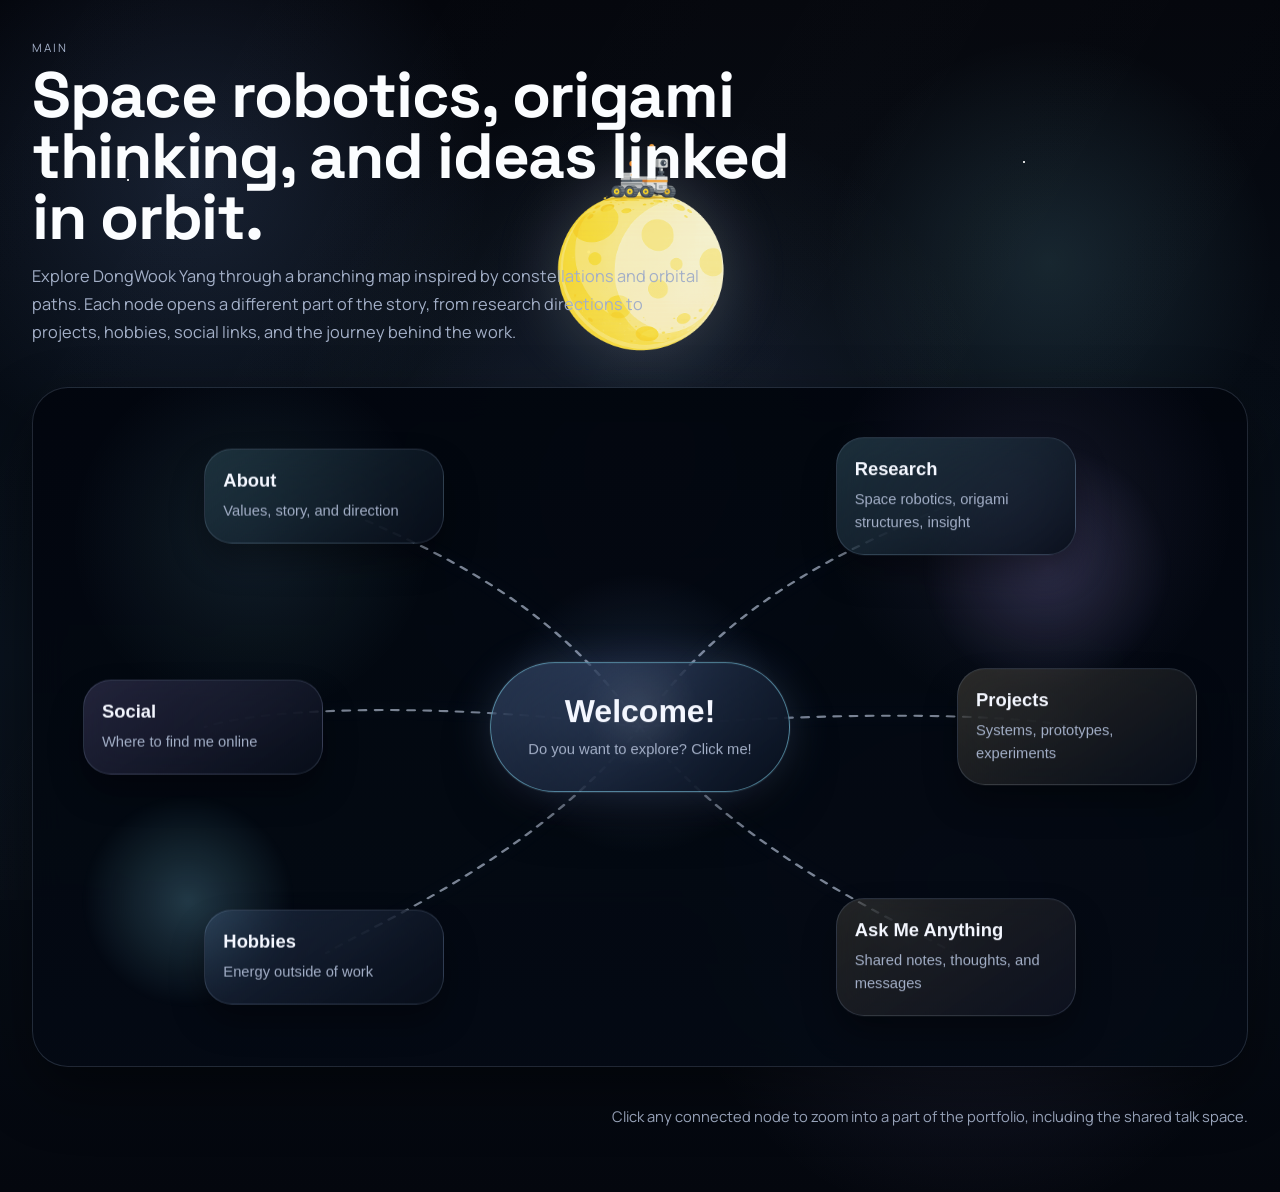
==== index.html @ 32393f9c "main upd9 240413" ====
<!DOCTYPE html>
<html lang="en">
<head>
  <meta charset="UTF-8">
  <meta name="viewport" content="width=device-width, initial-scale=1.0">
  <title>Main Page | DongWook Yang</title>
  <meta
    name="description"
    content="A mind-map style portfolio for DongWook Yang featuring research, projects, hobbies, social links, and personal journey."
  >
  <link rel="icon" type="image/svg+xml" href="image/favicon.svg">
  <link rel="preconnect" href="https://fonts.googleapis.com">
  <link rel="preconnect" href="https://fonts.gstatic.com" crossorigin>
  <link href="https://fonts.googleapis.com/css2?family=Manrope:wght@400;500;700;800&family=Space+Grotesk:wght@500;700&display=swap" rel="stylesheet">
  <script src="asset-loader.js"></script>
</head>
<body class="home-body">
  <img class="moon-decor-global" src="image/moon_rover.png" alt="" aria-hidden="true">
  <img class="rocket-easter-egg-global" id="rocket-easter-egg" src="image/rocket.png.png" alt="" aria-hidden="true">
  <div class="page-shell">
    <header class="hero-copy">
      <p class="eyebrow">Main</p>
      <h1>Space robotics, origami thinking, and ideas linked in orbit.</h1>
      <p class="hero-text">
        Explore DongWook Yang through a branching map inspired by constellations and orbital paths.
        Each node opens a different part of the story, from research directions to projects, hobbies,
        social links, and the journey behind the work.
      </p>
    </header>

    <main class="mindmap-stage" aria-label="Mind map navigation">
      <svg class="mindmap-links" viewBox="0 0 1200 900" preserveAspectRatio="none" aria-hidden="true">
        <path d="M600 450 C500 250, 340 190, 290 150"></path>
        <path d="M600 450 C430 420, 240 420, 170 450"></path>
        <path d="M600 450 C500 620, 340 710, 290 750"></path>
        <path d="M600 450 C700 250, 860 190, 910 150"></path>
        <path d="M600 450 C770 430, 960 430, 1030 450"></path>
        <path d="M600 450 C700 620, 860 710, 910 750"></path>
      </svg>
      <section class="mindmap">
        <button class="node center-node" type="button" data-easter-egg="orbit-shake" style="--x: 50%; --y: 50%;">
          <span class="node-label">Welcome!</span>
          <span class="node-meta">Do you want to explore? Click me!</span>
        </button>

        <button class="node node-about" type="button" data-target="about.html" style="--x: 24%; --y: 16%;">
          <span class="node-label">About</span>
          <span class="node-meta">Values, story, and direction</span>
        </button>

        <button class="node node-social" type="button" data-target="social.html" style="--x: 14%; --y: 50%;">
          <span class="node-label">Social</span>
          <span class="node-meta">Where to find me online</span>
        </button>

        <button class="node node-hobbies" type="button" data-target="hobbies.html" style="--x: 24%; --y: 84%;">
          <span class="node-label">Hobbies</span>
          <span class="node-meta">Energy outside of work</span>
        </button>

        <button class="node node-research" type="button" data-target="research.html" style="--x: 76%; --y: 16%;">
          <span class="node-label">Research</span>
          <span class="node-meta">Space robotics, origami structures, insight</span>
        </button>

        <button class="node node-projects" type="button" data-target="projects.html" style="--x: 86%; --y: 50%;">
          <span class="node-label">Projects</span>
          <span class="node-meta">Systems, prototypes, experiments</span>
        </button>

        <button class="node node-talk" type="button" data-target="talk.html" style="--x: 76%; --y: 84%;">
          <span class="node-label">Ask Me Anything</span>
          <span class="node-meta">Shared notes, thoughts, and messages</span>
        </button>
      </section>
    </main>

    <footer class="home-footer">
      <p>Click any connected node to zoom into a part of the portfolio, including the shared talk space.</p>
    </footer>
  </div>
</body>
</html>
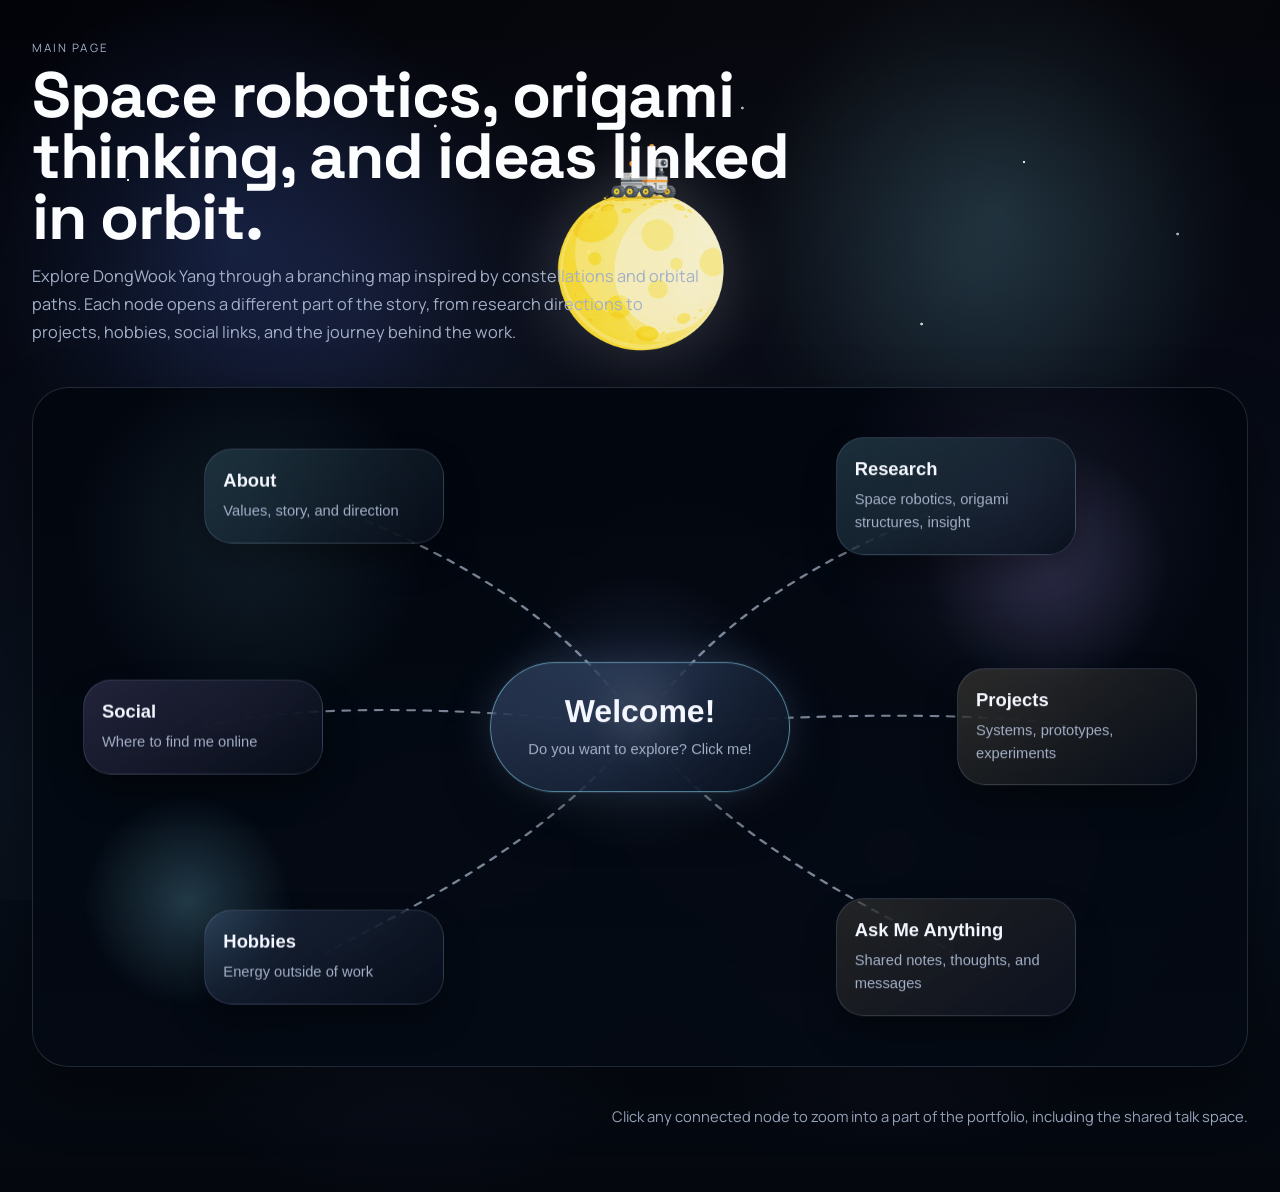
==== commit 446df0b5: "background upd1 260413" ====
--- a/index.html
+++ b/index.html
@@ -3,6 +3,9 @@
 <head>
   <meta charset="UTF-8">
   <meta name="viewport" content="width=device-width, initial-scale=1.0">
+  <meta http-equiv="Cache-Control" content="no-cache, no-store, must-revalidate">
+  <meta http-equiv="Pragma" content="no-cache">
+  <meta http-equiv="Expires" content="0">
   <title>Main Page | DongWook Yang</title>
   <meta
     name="description"
@@ -19,7 +22,7 @@
   <img class="rocket-easter-egg-global" id="rocket-easter-egg" src="image/rocket.png.png" alt="" aria-hidden="true">
   <div class="page-shell">
     <header class="hero-copy">
-      <p class="eyebrow">Main</p>
+      <p class="eyebrow">Main page</p>
       <h1>Space robotics, origami thinking, and ideas linked in orbit.</h1>
       <p class="hero-text">
         Explore DongWook Yang through a branching map inspired by constellations and orbital paths.
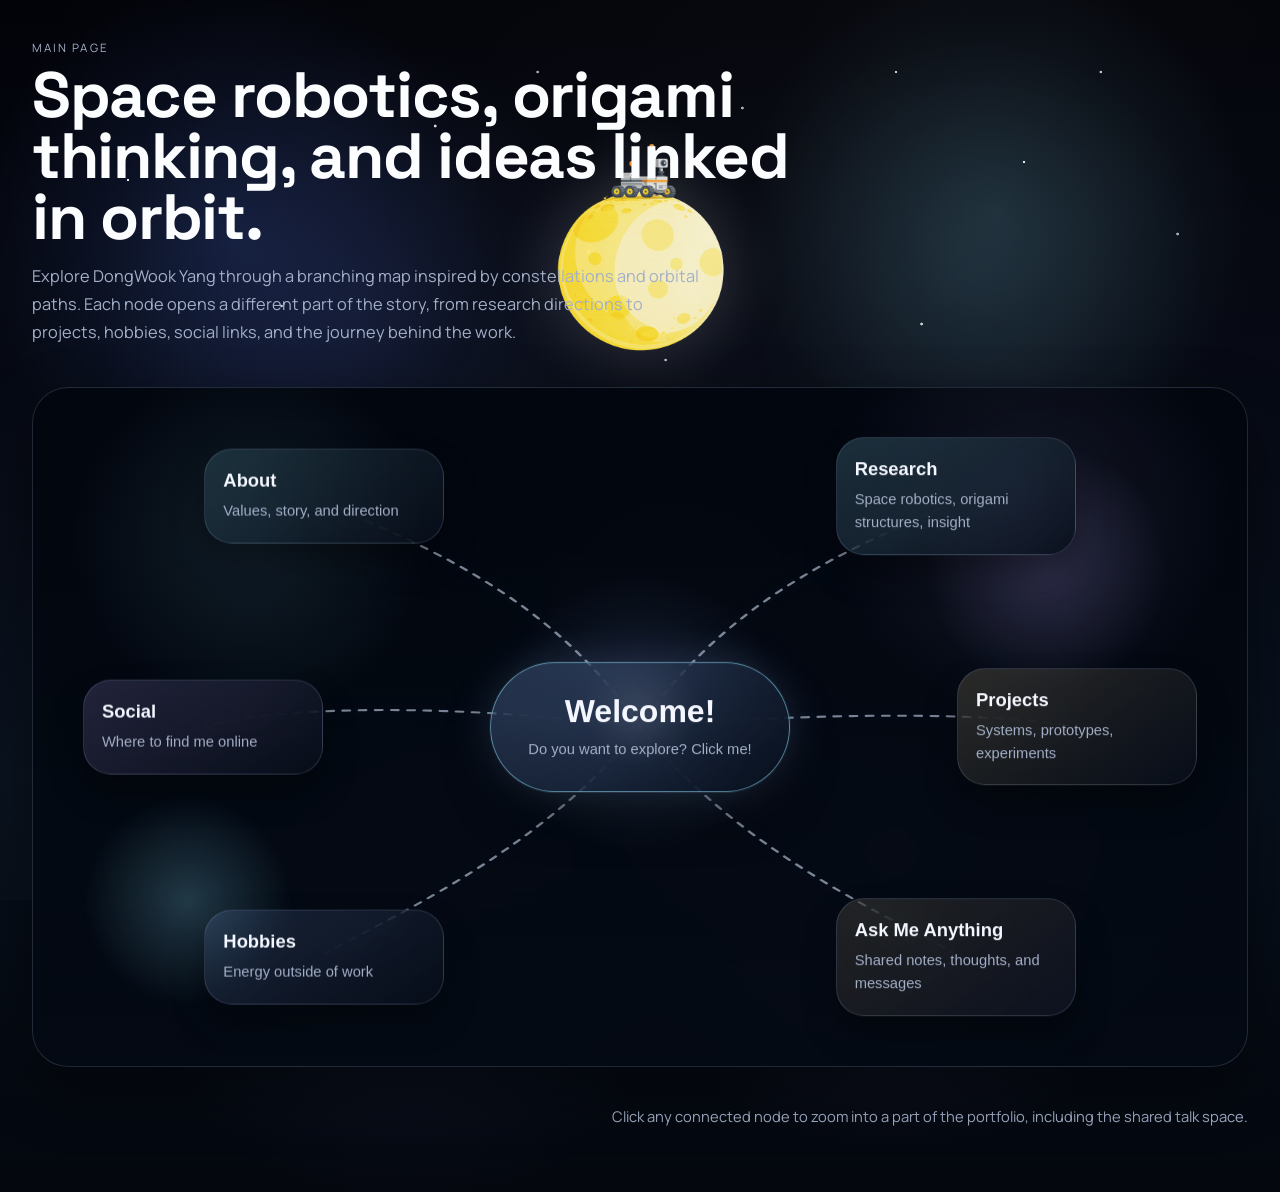
==== commit 0128f30b: "background upd3" ====
--- a/index.html
+++ b/index.html
@@ -20,6 +20,8 @@
 <body class="home-body">
   <img class="moon-decor-global" src="image/moon_rover.png" alt="" aria-hidden="true">
   <img class="rocket-easter-egg-global" id="rocket-easter-egg" src="image/rocket.png.png" alt="" aria-hidden="true">
+  <span class="shooting-star shooting-star-a" aria-hidden="true"></span>
+  <span class="shooting-star shooting-star-b" aria-hidden="true"></span>
   <div class="page-shell">
     <header class="hero-copy">
       <p class="eyebrow">Main page</p>
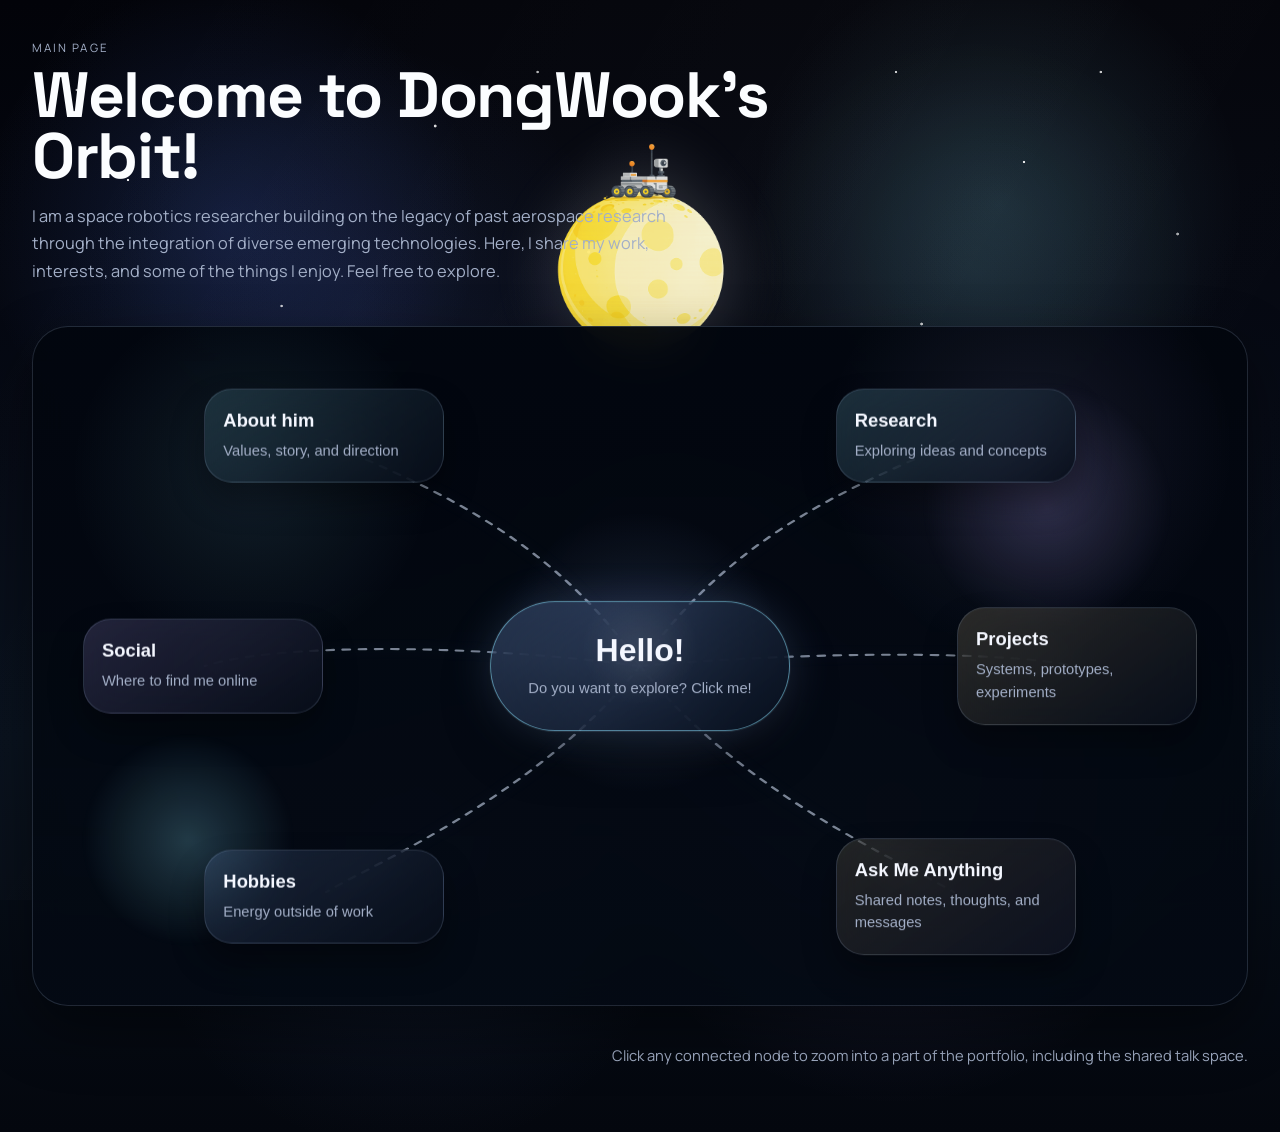
==== commit a1ac5f5f: "Homepage upd1 260417" ====
--- a/index.html
+++ b/index.html
@@ -25,11 +25,10 @@
   <div class="page-shell">
     <header class="hero-copy">
       <p class="eyebrow">Main page</p>
-      <h1>Space robotics, origami thinking, and ideas linked in orbit.</h1>
+      <h1>Welcome to DongWook's Orbit!</h1>
       <p class="hero-text">
-        Explore DongWook Yang through a branching map inspired by constellations and orbital paths.
-        Each node opens a different part of the story, from research directions to projects, hobbies,
-        social links, and the journey behind the work.
+        I am a space robotics researcher building on the legacy of past aerospace research through the integration of diverse emerging technologies. 
+        Here, I share my work, interests, and some of the things I enjoy. Feel free to explore.
       </p>
     </header>
 
@@ -44,12 +43,12 @@
       </svg>
       <section class="mindmap">
         <button class="node center-node" type="button" data-easter-egg="orbit-shake" style="--x: 50%; --y: 50%;">
-          <span class="node-label">Welcome!</span>
+          <span class="node-label">Hello!</span>
           <span class="node-meta">Do you want to explore? Click me!</span>
         </button>
 
         <button class="node node-about" type="button" data-target="about.html" style="--x: 24%; --y: 16%;">
-          <span class="node-label">About</span>
+          <span class="node-label">About him</span>
           <span class="node-meta">Values, story, and direction</span>
         </button>
 
@@ -65,7 +64,7 @@
 
         <button class="node node-research" type="button" data-target="research.html" style="--x: 76%; --y: 16%;">
           <span class="node-label">Research</span>
-          <span class="node-meta">Space robotics, origami structures, insight</span>
+          <span class="node-meta">Exploring ideas and concepts</span>
         </button>
 
         <button class="node node-projects" type="button" data-target="projects.html" style="--x: 86%; --y: 50%;">
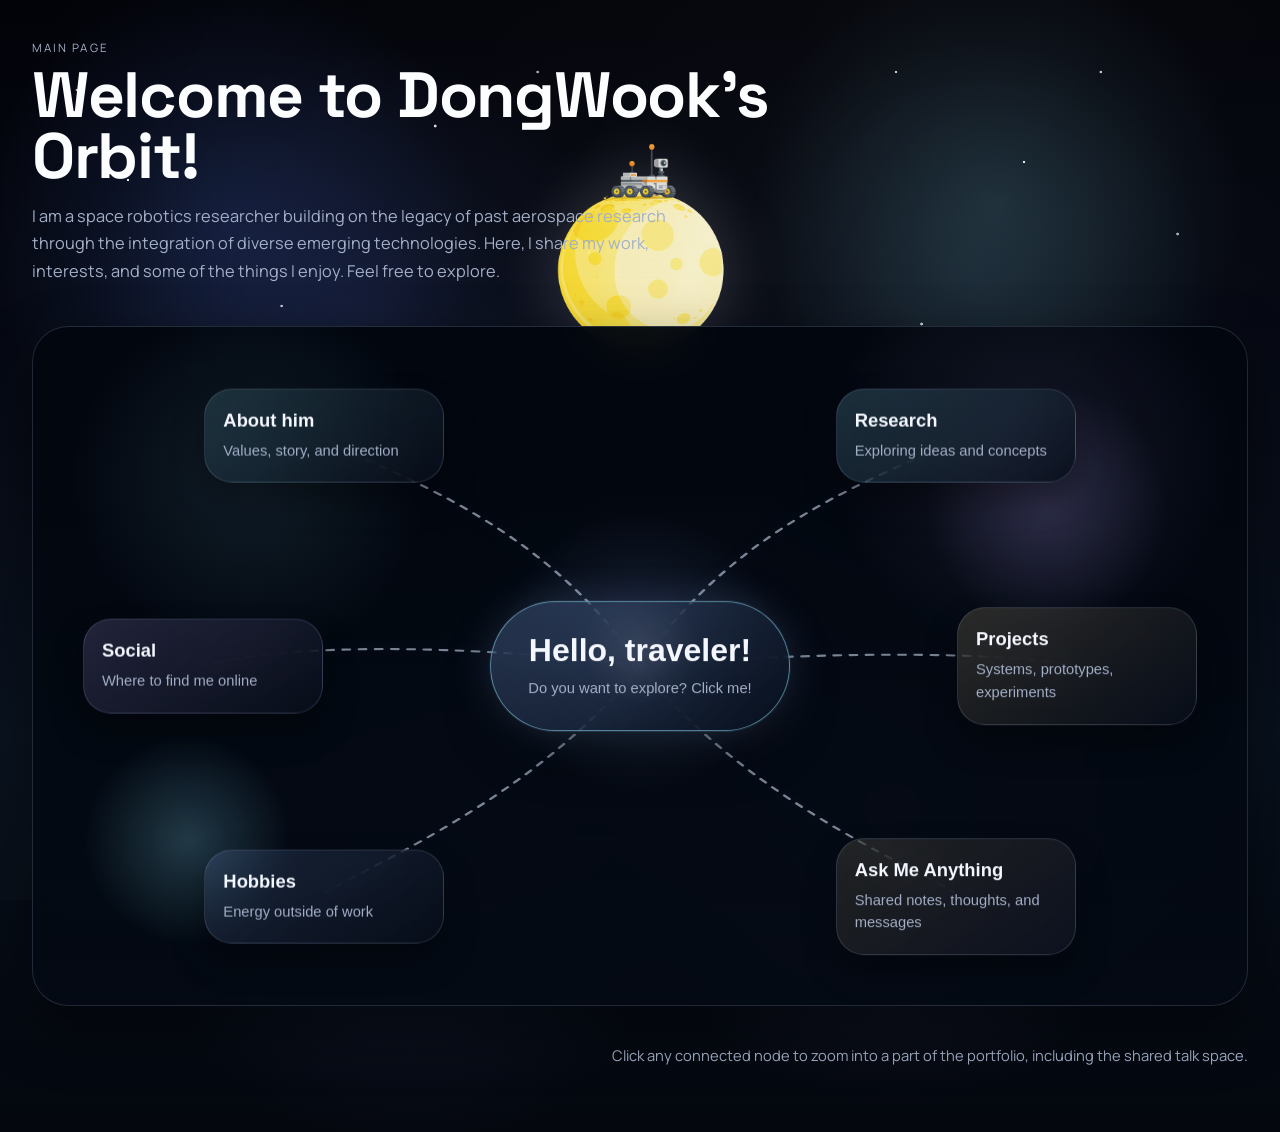
==== commit 17c92d71: "Homepage upd2 260417" ====
--- a/index.html
+++ b/index.html
@@ -43,7 +43,7 @@
       </svg>
       <section class="mindmap">
         <button class="node center-node" type="button" data-easter-egg="orbit-shake" style="--x: 50%; --y: 50%;">
-          <span class="node-label">Hello!</span>
+          <span class="node-label">Hello, traveler!</span>
           <span class="node-meta">Do you want to explore? Click me!</span>
         </button>
 
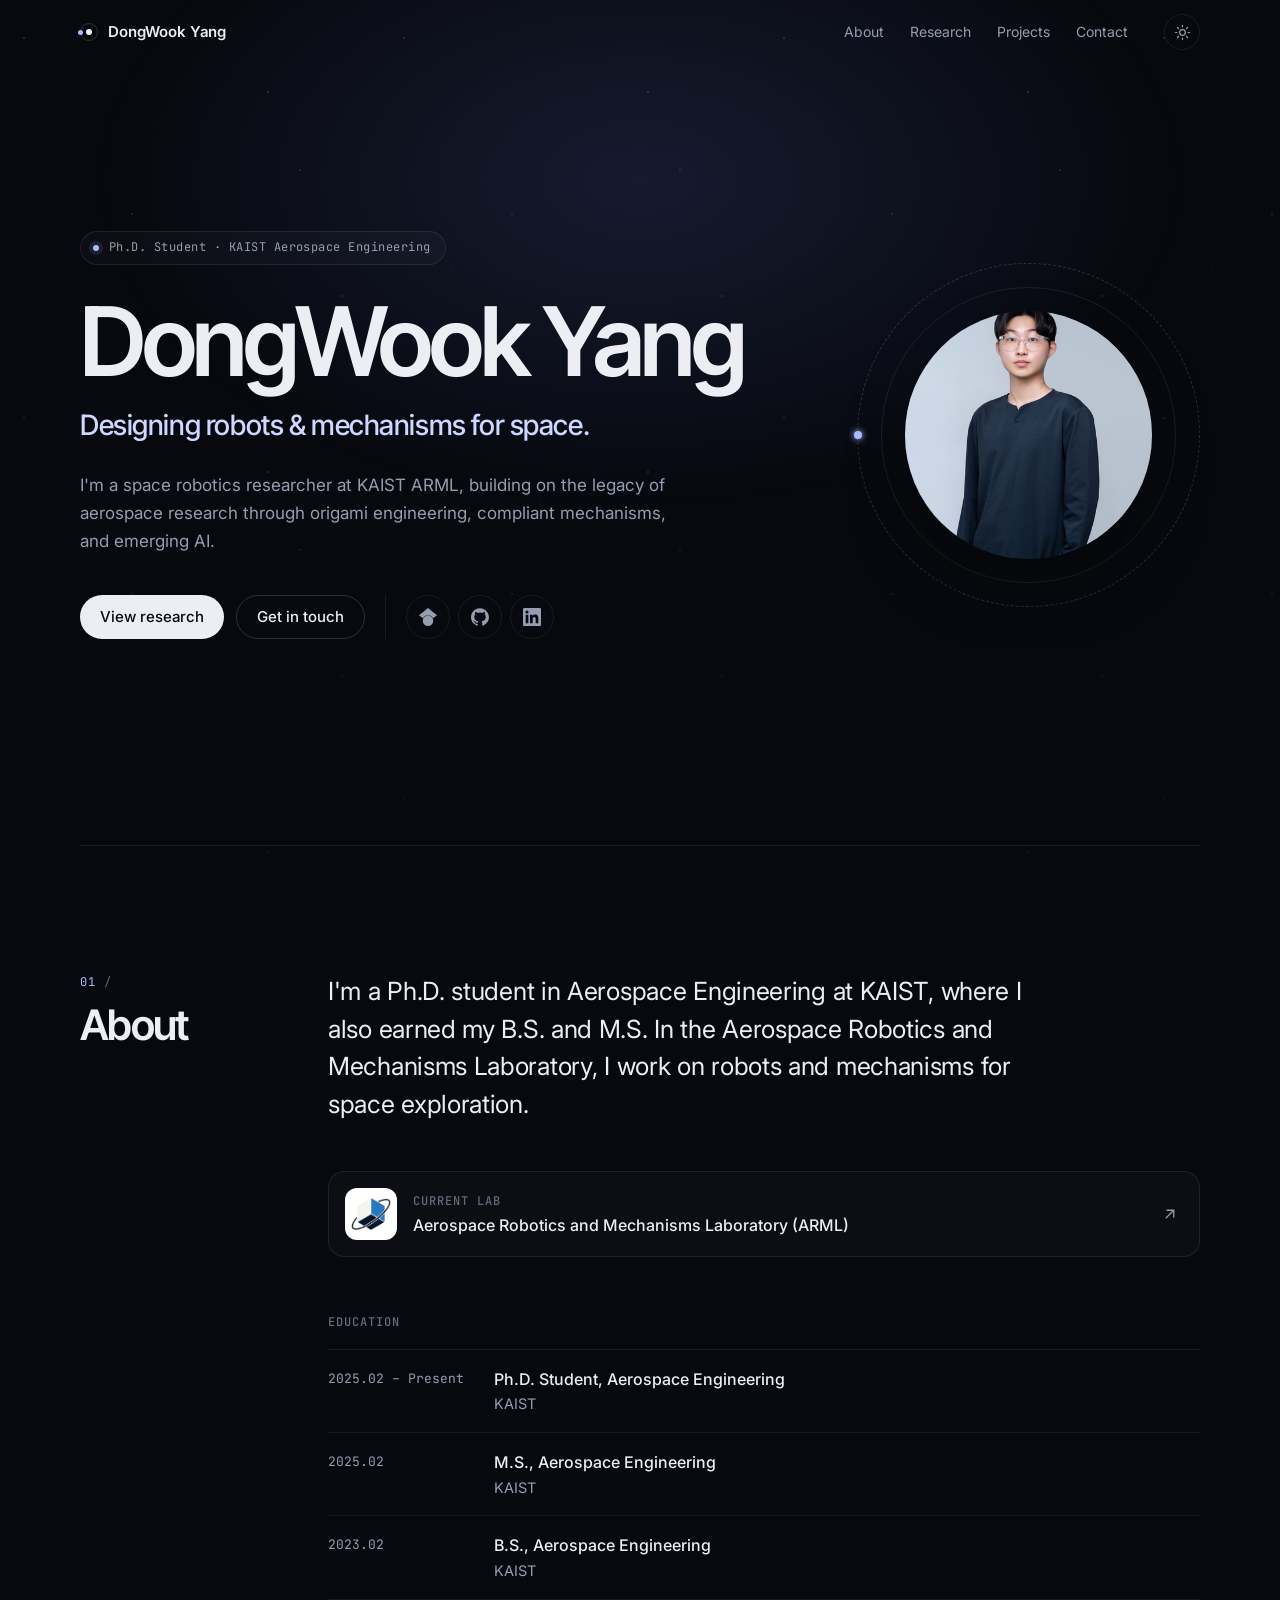
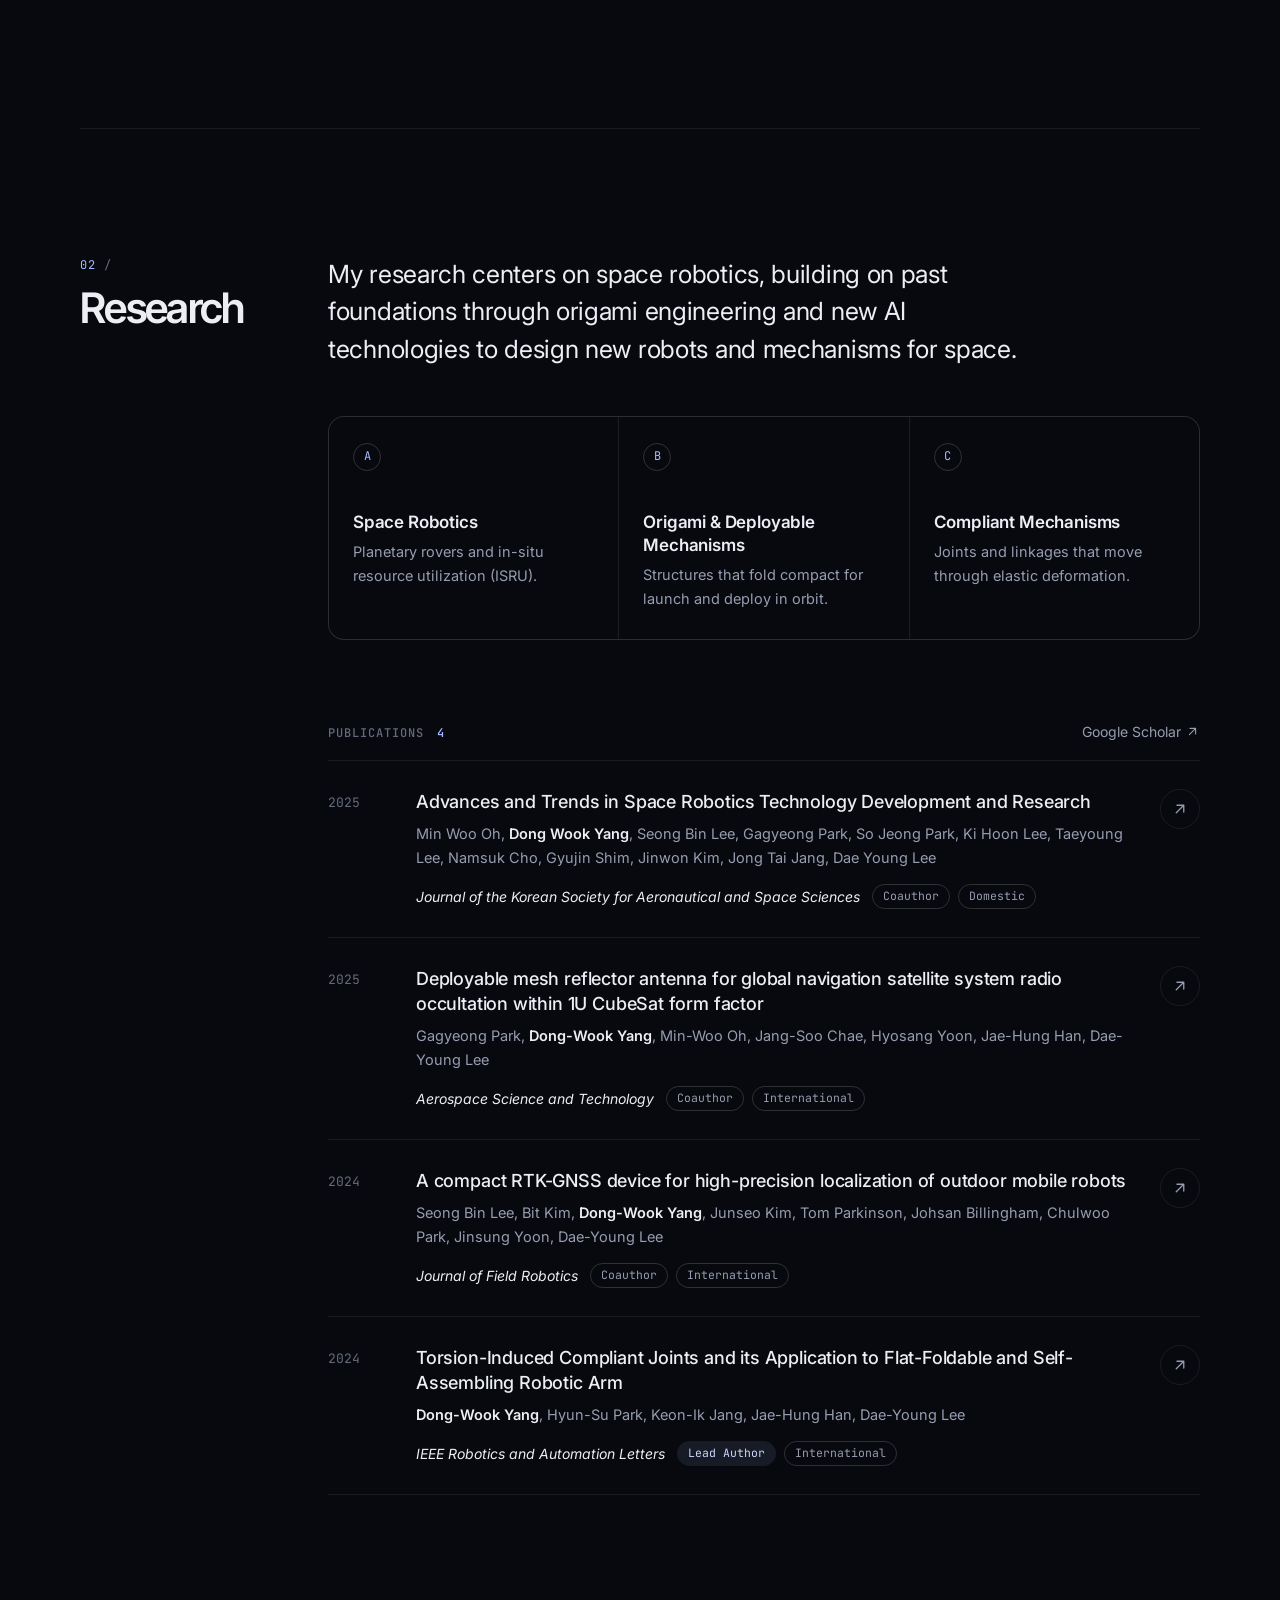
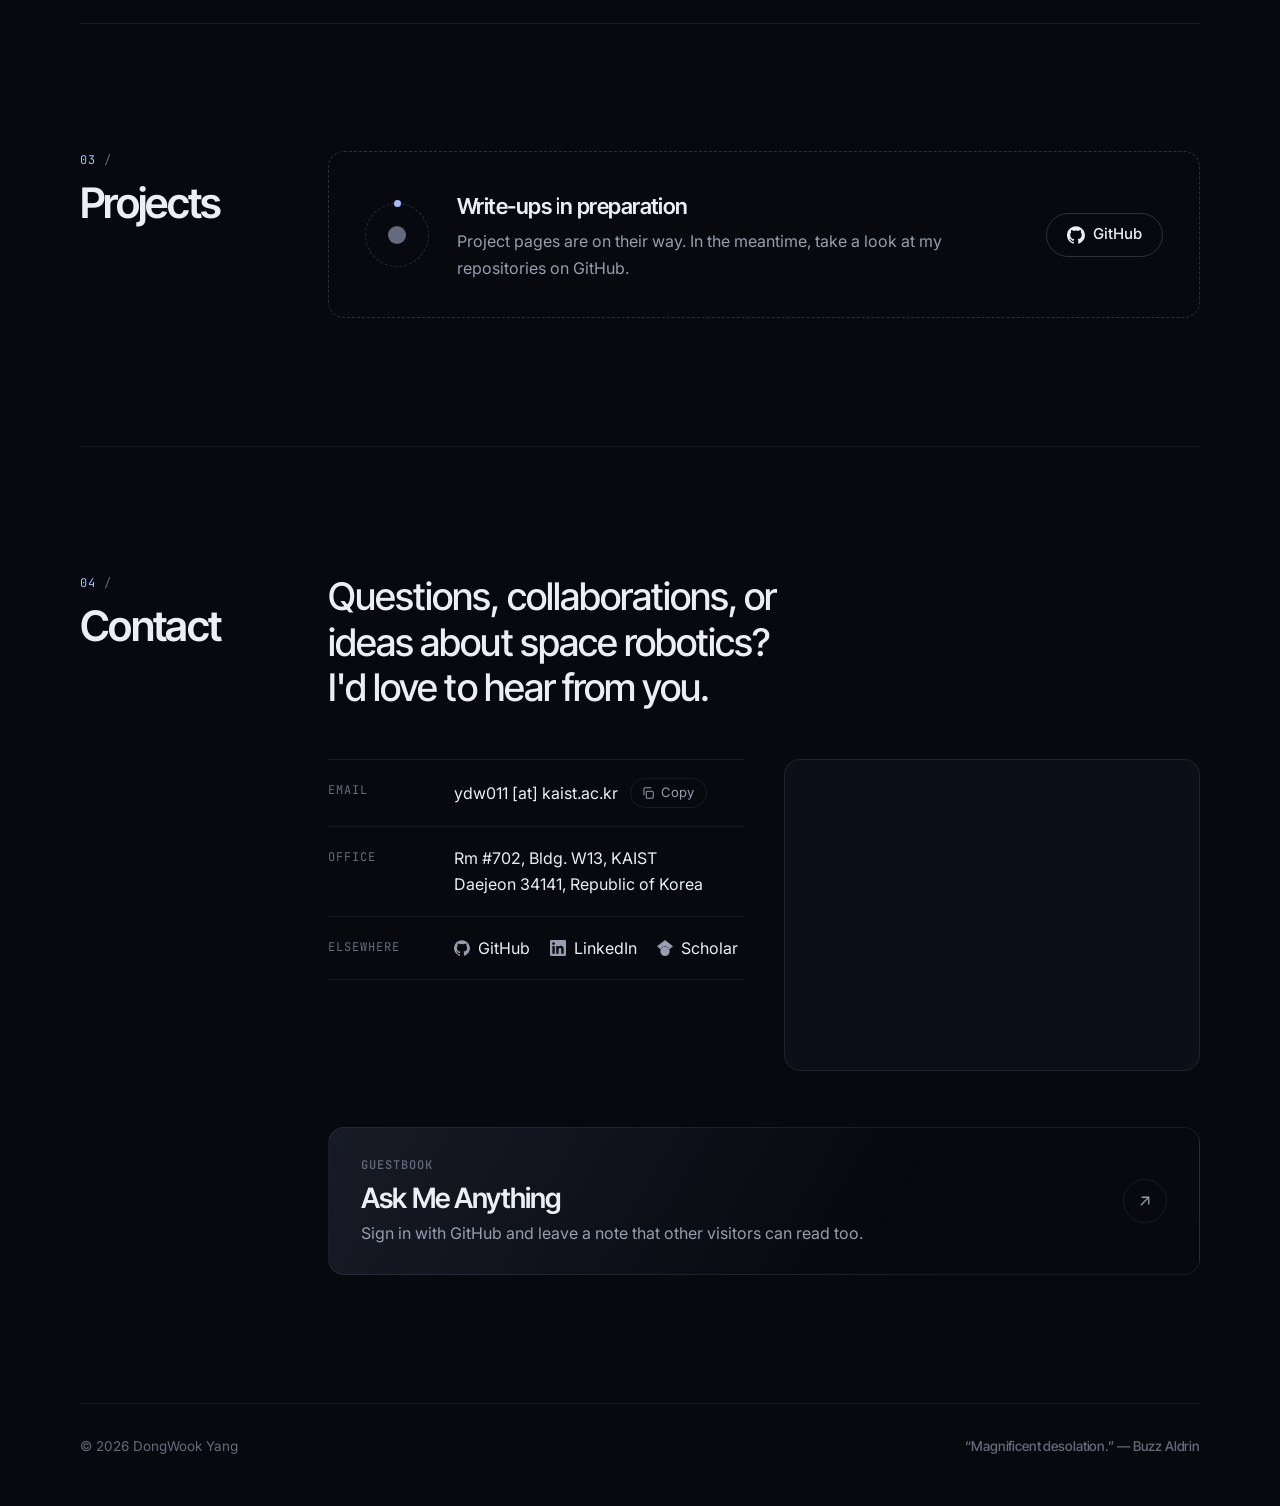
==== commit c9ee42b7: "Redesign homepage as a minimal one-page academic portfolio Replace the mind-map landing page with a " ====
--- a/index.html
+++ b/index.html
@@ -3,85 +3,241 @@
 <head>
   <meta charset="UTF-8">
   <meta name="viewport" content="width=device-width, initial-scale=1.0">
-  <meta http-equiv="Cache-Control" content="no-cache, no-store, must-revalidate">
-  <meta http-equiv="Pragma" content="no-cache">
-  <meta http-equiv="Expires" content="0">
-  <title>Main Page | DongWook Yang</title>
+  <title>DongWook Yang | Space Robotics</title>
   <meta
     name="description"
-    content="A mind-map style portfolio for DongWook Yang featuring research, projects, hobbies, social links, and personal journey."
+    content="DongWook Yang is a Ph.D. student in Aerospace Engineering at KAIST, researching space robotics, origami-inspired deployable mechanisms, and compliant mechanisms."
   >
+  <meta property="og:title" content="DongWook Yang | Space Robotics">
+  <meta property="og:description" content="Ph.D. student at KAIST ARML designing robots and mechanisms for space.">
+  <meta property="og:image" content="https://ydw011.github.io/image/ydw_profile.jpg">
+  <meta property="og:type" content="website">
   <link rel="icon" type="image/svg+xml" href="image/favicon.svg">
   <link rel="preconnect" href="https://fonts.googleapis.com">
   <link rel="preconnect" href="https://fonts.gstatic.com" crossorigin>
-  <link href="https://fonts.googleapis.com/css2?family=Manrope:wght@400;500;700;800&family=Space+Grotesk:wght@500;700&display=swap" rel="stylesheet">
-  <script src="asset-loader.js"></script>
+  <link href="https://fonts.googleapis.com/css2?family=Inter+Tight:wght@500;600;700&family=Inter:wght@400;500;600&family=JetBrains+Mono:wght@400;500&display=swap" rel="stylesheet">
+  <script>
+    document.documentElement.classList.add("js");
+    try {
+      const savedTheme = localStorage.getItem("theme");
+      if (savedTheme) document.documentElement.dataset.theme = savedTheme;
+    } catch (error) {}
+  </script>
+  <link rel="stylesheet" href="styles.css?v=41">
+  <script src="script.js?v=41" defer></script>
 </head>
-<body class="home-body">
-  <img class="moon-decor-global" src="image/moon_rover.png" alt="" aria-hidden="true">
-  <img class="rocket-easter-egg-global" id="rocket-easter-egg" src="image/rocket.png.png" alt="" aria-hidden="true">
-  <span class="shooting-star shooting-star-a" aria-hidden="true"></span>
-  <span class="shooting-star shooting-star-b" aria-hidden="true"></span>
-  <div class="page-shell">
-    <header class="hero-copy">
-      <p class="eyebrow">Main page</p>
-      <h1>Welcome to DongWook's Orbit!</h1>
-      <p class="hero-text">
-        I am a space robotics researcher building on the legacy of past aerospace research through the integration of diverse emerging technologies. 
-        Here, I share my work, interests, and some of the things I enjoy. Feel free to explore.
-      </p>
-    </header>
-
-    <main class="mindmap-stage" aria-label="Mind map navigation">
-      <svg class="mindmap-links" viewBox="0 0 1200 900" preserveAspectRatio="none" aria-hidden="true">
-        <path d="M600 450 C500 250, 340 190, 290 150"></path>
-        <path d="M600 450 C430 420, 240 420, 170 450"></path>
-        <path d="M600 450 C500 620, 340 710, 290 750"></path>
-        <path d="M600 450 C700 250, 860 190, 910 150"></path>
-        <path d="M600 450 C770 430, 960 430, 1030 450"></path>
-        <path d="M600 450 C700 620, 860 710, 910 750"></path>
-      </svg>
-      <section class="mindmap">
-        <button class="node center-node" type="button" data-easter-egg="orbit-shake" style="--x: 50%; --y: 50%;">
-          <span class="node-label">Hello, traveler!</span>
-          <span class="node-meta">Do you want to explore? Click me!</span>
-        </button>
-
-        <button class="node node-about" type="button" data-target="about.html" style="--x: 24%; --y: 16%;">
-          <span class="node-label">About him</span>
-          <span class="node-meta">Values, story, and direction</span>
-        </button>
-
-        <button class="node node-social" type="button" data-target="social.html" style="--x: 14%; --y: 50%;">
-          <span class="node-label">Social</span>
-          <span class="node-meta">Where to find me online</span>
-        </button>
-
-        <button class="node node-hobbies" type="button" data-target="hobbies.html" style="--x: 24%; --y: 84%;">
-          <span class="node-label">Hobbies</span>
-          <span class="node-meta">Energy outside of work</span>
-        </button>
-
-        <button class="node node-research" type="button" data-target="research.html" style="--x: 76%; --y: 16%;">
-          <span class="node-label">Research</span>
-          <span class="node-meta">Exploring ideas and concepts</span>
-        </button>
-
-        <button class="node node-projects" type="button" data-target="projects.html" style="--x: 86%; --y: 50%;">
-          <span class="node-label">Projects</span>
-          <span class="node-meta">Systems, prototypes, experiments</span>
-        </button>
-
-        <button class="node node-talk" type="button" data-target="talk.html" style="--x: 76%; --y: 84%;">
-          <span class="node-label">Ask Me Anything</span>
-          <span class="node-meta">Shared notes, thoughts, and messages</span>
-        </button>
-      </section>
-    </main>
-
-    <footer class="home-footer">
-      <p>Click any connected node to zoom into a part of the portfolio, including the shared talk space.</p>
-    </footer>
-  </div>
+<body>
+  <svg class="icon-sprite" aria-hidden="true">
+    <symbol id="i-github" viewBox="0 0 24 24"><path fill="currentColor" d="M12 .3a12 12 0 0 0-3.8 23.38c.6.12.83-.26.83-.57l-.02-2.04c-3.34.72-4.04-1.61-4.04-1.61-.55-1.39-1.34-1.76-1.34-1.76-1.09-.74.08-.73.08-.73 1.2.09 1.84 1.24 1.84 1.24 1.07 1.83 2.81 1.3 3.5 1 .1-.78.42-1.31.76-1.61-2.67-.3-5.47-1.33-5.47-5.93 0-1.31.47-2.38 1.24-3.22-.14-.3-.54-1.52.1-3.18 0 0 1.01-.32 3.3 1.23a11.5 11.5 0 0 1 6 0c2.28-1.55 3.29-1.23 3.29-1.23.64 1.66.24 2.88.12 3.18a4.65 4.65 0 0 1 1.23 3.22c0 4.61-2.8 5.63-5.48 5.92.42.36.81 1.1.81 2.22l-.01 3.29c0 .31.2.69.82.57A12 12 0 0 0 12 .3"/></symbol>
+    <symbol id="i-linkedin" viewBox="0 0 24 24"><path fill="currentColor" d="M20.45 20.45h-3.55v-5.57c0-1.33-.03-3.04-1.85-3.04-1.85 0-2.14 1.45-2.14 2.94v5.67H9.35V9h3.41v1.56h.05c.48-.9 1.64-1.85 3.37-1.85 3.6 0 4.27 2.37 4.27 5.46v6.28zM5.34 7.43a2.06 2.06 0 1 1 0-4.13 2.06 2.06 0 0 1 0 4.13zM7.12 20.45H3.56V9h3.56v11.45zM22.22 0H1.77C.79 0 0 .77 0 1.73v20.54C0 23.23.79 24 1.77 24h20.45c.98 0 1.78-.77 1.78-1.73V1.73C24 .77 23.2 0 22.22 0z"/></symbol>
+    <symbol id="i-scholar" viewBox="0 0 24 24"><path fill="currentColor" d="M5.24 13.77 0 9.5 12 0l12 9.5-5.24 4.27A7.5 7.5 0 0 0 12 9.5a7.5 7.5 0 0 0-6.76 4.27zM12 10a7 7 0 1 0 0 14 7 7 0 0 0 0-14z"/></symbol>
+    <symbol id="i-arrow" viewBox="0 0 24 24"><path fill="none" stroke="currentColor" stroke-width="1.75" stroke-linecap="round" stroke-linejoin="round" d="M7 17 17 7M8 7h9v9"/></symbol>
+    <symbol id="i-copy" viewBox="0 0 24 24"><g fill="none" stroke="currentColor" stroke-width="1.75" stroke-linecap="round" stroke-linejoin="round"><rect x="9" y="9" width="12" height="12" rx="2"/><path d="M5 15V5a2 2 0 0 1 2-2h10"/></g></symbol>
+    <symbol id="i-check" viewBox="0 0 24 24"><path fill="none" stroke="currentColor" stroke-width="2" stroke-linecap="round" stroke-linejoin="round" d="M20 6 9 17l-5-5"/></symbol>
+    <symbol id="i-sun" viewBox="0 0 24 24"><g fill="none" stroke="currentColor" stroke-width="1.75" stroke-linecap="round"><circle cx="12" cy="12" r="4"/><path d="M12 2v2M12 20v2M4.93 4.93l1.41 1.41M17.66 17.66l1.41 1.41M2 12h2M20 12h2M4.93 19.07l1.41-1.41M17.66 6.34l1.41-1.41"/></g></symbol>
+    <symbol id="i-moon" viewBox="0 0 24 24"><path fill="none" stroke="currentColor" stroke-width="1.75" stroke-linecap="round" stroke-linejoin="round" d="M21 12.8A9 9 0 1 1 11.2 3a7 7 0 0 0 9.8 9.8z"/></symbol>
+  </svg>
+
+  <header class="site-header">
+    <nav class="nav container" aria-label="Primary">
+      <a class="nav-brand" href="#top">
+        <span class="brand-mark" aria-hidden="true"></span>
+        <span class="nav-brand-name">DongWook Yang</span>
+      </a>
+      <ul class="nav-links">
+        <li><a href="#about">About</a></li>
+        <li><a href="#research">Research</a></li>
+        <li><a href="#projects">Projects</a></li>
+        <li><a href="#contact">Contact</a></li>
+      </ul>
+      <button class="theme-toggle" type="button" aria-label="Switch color theme">
+        <svg class="icon icon-sun"><use href="#i-sun"></use></svg>
+        <svg class="icon icon-moon"><use href="#i-moon"></use></svg>
+      </button>
+    </nav>
+  </header>
+
+  <main id="top">
+    <section class="hero container" aria-labelledby="hero-title">
+      <div class="hero-copy">
+        <p class="kicker reveal"><span class="kicker-dot" aria-hidden="true"></span>Ph.D. Student · KAIST Aerospace Engineering</p>
+        <h1 class="hero-title reveal" id="hero-title">DongWook Yang</h1>
+        <p class="hero-tagline reveal">Designing robots &amp; mechanisms for space.</p>
+        <p class="hero-lead reveal">
+          I'm a space robotics researcher at KAIST ARML, building on the legacy of aerospace research through
+          origami engineering, compliant mechanisms, and emerging AI.
+        </p>
+        <div class="hero-actions reveal">
+          <a class="btn btn-primary" href="#research">View research</a>
+          <a class="btn btn-ghost" href="#contact">Get in touch</a>
+          <span class="hero-socials">
+            <a class="icon-btn" href="https://scholar.google.com/citations?user=3fk-jnwAAAAJ&hl=ko" target="_blank" rel="noreferrer" aria-label="Google Scholar">
+              <svg class="icon"><use href="#i-scholar"></use></svg>
+            </a>
+            <a class="icon-btn" href="https://github.com/ydw011" target="_blank" rel="noreferrer" aria-label="GitHub">
+              <svg class="icon"><use href="#i-github"></use></svg>
+            </a>
+            <a class="icon-btn" href="https://www.linkedin.com/in/dongwook-yang-b07a642b6" target="_blank" rel="noreferrer" aria-label="LinkedIn">
+              <svg class="icon"><use href="#i-linkedin"></use></svg>
+            </a>
+          </span>
+        </div>
+      </div>
+
+      <figure class="hero-portrait reveal">
+        <span class="orbit" aria-hidden="true"></span>
+        <img src="image/ydw_profile.jpg" alt="Portrait of DongWook Yang" width="425" height="531">
+      </figure>
+    </section>
+
+    <section class="section container" id="about" aria-labelledby="about-title">
+      <header class="section-head reveal">
+        <p class="section-index">01</p>
+        <h2 id="about-title">About</h2>
+      </header>
+
+      <div class="section-body">
+        <p class="lead reveal">
+          I'm a Ph.D. student in Aerospace Engineering at KAIST, where I also earned my B.S. and M.S.
+          In the Aerospace Robotics and Mechanisms Laboratory, I work on robots and mechanisms for space exploration.
+        </p>
+
+        <a class="lab-card reveal" href="https://arml.kaist.ac.kr/" target="_blank" rel="noreferrer">
+          <span class="lab-logo"><img src="image/ARML_logo.png" alt="" width="40" height="40"></span>
+          <span class="lab-text">
+            <span class="label">Current lab</span>
+            <span class="lab-name">Aerospace Robotics and Mechanisms Laboratory (ARML)</span>
+          </span>
+          <svg class="icon lab-arrow" aria-hidden="true"><use href="#i-arrow"></use></svg>
+        </a>
+
+        <div class="about-grid">
+          <div class="reveal" id="education-block">
+            <h3 class="label">Education</h3>
+            <ol class="timeline" id="education-list"></ol>
+          </div>
+          <div class="reveal" id="career-block">
+            <h3 class="label">Career</h3>
+            <ol class="timeline" id="career-list"></ol>
+          </div>
+        </div>
+      </div>
+    </section>
+
+    <section class="section container" id="research" aria-labelledby="research-title">
+      <header class="section-head reveal">
+        <p class="section-index">02</p>
+        <h2 id="research-title">Research</h2>
+      </header>
+
+      <div class="section-body">
+        <p class="lead reveal">
+          My research centers on space robotics, building on past foundations through origami engineering and
+          new AI technologies to design new robots and mechanisms for space.
+        </p>
+
+        <ul class="focus-grid reveal">
+          <li class="focus-item">
+            <span class="focus-num">A</span>
+            <h3>Space Robotics</h3>
+            <p>Planetary rovers and in-situ resource utilization (ISRU).</p>
+          </li>
+          <li class="focus-item">
+            <span class="focus-num">B</span>
+            <h3>Origami &amp; Deployable Mechanisms</h3>
+            <p>Structures that fold compact for launch and deploy in orbit.</p>
+          </li>
+          <li class="focus-item">
+            <span class="focus-num">C</span>
+            <h3>Compliant Mechanisms</h3>
+            <p>Joints and linkages that move through elastic deformation.</p>
+          </li>
+        </ul>
+
+        <div class="block-head reveal">
+          <h3 class="label">Publications <span class="label-count" id="publication-count"></span></h3>
+          <a class="text-link" href="https://scholar.google.com/citations?user=3fk-jnwAAAAJ&hl=ko" target="_blank" rel="noreferrer">
+            Google Scholar <svg class="icon" aria-hidden="true"><use href="#i-arrow"></use></svg>
+          </a>
+        </div>
+        <ol class="pub-list" id="publication-list" aria-live="polite"></ol>
+      </div>
+    </section>
+
+    <section class="section container" id="projects" aria-labelledby="projects-title">
+      <header class="section-head reveal">
+        <p class="section-index">03</p>
+        <h2 id="projects-title">Projects</h2>
+      </header>
+
+      <div class="section-body">
+        <div class="project-grid" id="project-list" aria-live="polite"></div>
+      </div>
+    </section>
+
+    <section class="section container" id="contact" aria-labelledby="contact-title">
+      <header class="section-head reveal">
+        <p class="section-index">04</p>
+        <h2 id="contact-title">Contact</h2>
+      </header>
+
+      <div class="section-body">
+        <p class="contact-lead reveal">Questions, collaborations, or ideas about space robotics? I'd love to hear from you.</p>
+
+        <div class="contact-grid">
+          <dl class="contact-list reveal">
+            <div class="contact-row">
+              <dt>Email</dt>
+              <dd class="email-row">
+                <span>ydw011 [at] kaist.ac.kr</span>
+                <button class="copy-btn" type="button" data-user="ydw011" data-domain="kaist.ac.kr" aria-label="Copy email address">
+                  <svg class="icon icon-copy"><use href="#i-copy"></use></svg>
+                  <svg class="icon icon-check"><use href="#i-check"></use></svg>
+                  <span class="copy-label">Copy</span>
+                </button>
+              </dd>
+            </div>
+            <div class="contact-row">
+              <dt>Office</dt>
+              <dd>Rm #702, Bldg. W13, KAIST<br>Daejeon 34141, Republic of Korea</dd>
+            </div>
+            <div class="contact-row">
+              <dt>Elsewhere</dt>
+              <dd class="contact-links">
+                <a href="https://github.com/ydw011" target="_blank" rel="noreferrer"><svg class="icon"><use href="#i-github"></use></svg>GitHub</a>
+                <a href="https://www.linkedin.com/in/dongwook-yang-b07a642b6" target="_blank" rel="noreferrer"><svg class="icon"><use href="#i-linkedin"></use></svg>LinkedIn</a>
+                <a href="https://scholar.google.com/citations?user=3fk-jnwAAAAJ&hl=ko" target="_blank" rel="noreferrer"><svg class="icon"><use href="#i-scholar"></use></svg>Scholar</a>
+              </dd>
+            </div>
+          </dl>
+
+          <div class="map-frame reveal">
+            <iframe
+              title="KAIST office location"
+              src="https://www.google.com/maps?q=KAIST%20%ED%95%9C%EA%B5%AD%EA%B3%BC%ED%95%99%EA%B8%B0%EC%88%A0%EC%9B%90%20%EB%B3%B8%EC%9B%90&z=16&output=embed"
+              loading="lazy"
+              referrerpolicy="no-referrer-when-downgrade"
+            ></iframe>
+          </div>
+        </div>
+
+        <a class="ama-card reveal" href="talk.html">
+          <span>
+            <span class="label">Guestbook</span>
+            <span class="ama-title">Ask Me Anything</span>
+            <span class="ama-text">Sign in with GitHub and leave a note that other visitors can read too.</span>
+          </span>
+          <span class="icon-btn ama-arrow" aria-hidden="true"><svg class="icon"><use href="#i-arrow"></use></svg></span>
+        </a>
+      </div>
+    </section>
+  </main>
+
+  <footer class="site-footer">
+    <div class="container footer-inner">
+      <p>© <span data-year>2026</span> DongWook Yang</p>
+      <p class="footer-quote"><q>Magnificent desolation.</q> — Buzz Aldrin</p>
+    </div>
+  </footer>
 </body>
 </html>
--- a/styles.css
+++ b/styles.css
@@ -0,0 +1,1387 @@
+/* ==========================================================================
+   Tokens
+   ========================================================================== */
+
+:root {
+  --bg: #07090e;
+  --bg-soft: #0c0f17;
+  --surface: rgba(255, 255, 255, 0.025);
+  --surface-hover: rgba(255, 255, 255, 0.055);
+  --line: rgba(255, 255, 255, 0.08);
+  --line-strong: rgba(255, 255, 255, 0.16);
+  --text: #eceef4;
+  --text-muted: #969db0;
+  --text-faint: #646b7d;
+  --accent: #a9bbff;
+  --accent-strong: #cdd7ff;
+  --accent-soft: rgba(169, 187, 255, 0.1);
+  --star: rgba(255, 255, 255, 0.9);
+  --star-opacity: 0.42;
+  --glow: rgba(110, 135, 255, 0.14);
+  --header-bg: rgba(7, 9, 14, 0.72);
+  --map-filter: grayscale(1) invert(0.92) contrast(0.88) brightness(0.92);
+
+  --font-sans: "Inter", system-ui, -apple-system, "Segoe UI", sans-serif;
+  --font-display: "Inter Tight", "Inter", system-ui, sans-serif;
+  --font-mono: "JetBrains Mono", ui-monospace, SFMono-Regular, Menlo, monospace;
+  --radius: 16px;
+  --container: 1120px;
+  --gutter: clamp(16px, 4vw, 32px);
+  --header-h: 64px;
+  --ease: cubic-bezier(0.22, 1, 0.36, 1);
+
+  color-scheme: dark;
+}
+
+:root[data-theme="light"] {
+  --bg: #f7f6f2;
+  --bg-soft: #efeee8;
+  --surface: rgba(255, 255, 255, 0.65);
+  --surface-hover: #ffffff;
+  --line: rgba(17, 20, 30, 0.09);
+  --line-strong: rgba(17, 20, 30, 0.18);
+  --text: #12151c;
+  --text-muted: #545b6b;
+  --text-faint: #8a909c;
+  --accent: #3550c8;
+  --accent-strong: #22389c;
+  --accent-soft: rgba(53, 80, 200, 0.08);
+  --star-opacity: 0;
+  --glow: rgba(53, 80, 200, 0.07);
+  --header-bg: rgba(247, 246, 242, 0.8);
+  --map-filter: grayscale(0.5);
+
+  color-scheme: light;
+}
+
+/* ==========================================================================
+   Base
+   ========================================================================== */
+
+*,
+*::before,
+*::after {
+  box-sizing: border-box;
+}
+
+html {
+  scroll-behavior: smooth;
+  scroll-padding-top: calc(var(--header-h) + 16px);
+  -webkit-text-size-adjust: 100%;
+}
+
+body {
+  margin: 0;
+  min-height: 100vh;
+  background: var(--bg);
+  color: var(--text);
+  font-family: var(--font-sans);
+  font-size: 16px;
+  line-height: 1.65;
+  -webkit-font-smoothing: antialiased;
+  overflow-x: hidden;
+  transition: background-color 0.4s var(--ease), color 0.4s var(--ease);
+}
+
+/* Faint, tiled star field — the only "space" texture on the page */
+body::before {
+  content: "";
+  position: fixed;
+  inset: 0;
+  z-index: -1;
+  pointer-events: none;
+  opacity: var(--star-opacity);
+  transition: opacity 0.4s var(--ease);
+  background-image:
+    radial-gradient(1px 1px at 24px 38px, var(--star), transparent),
+    radial-gradient(1px 1px at 132px 214px, var(--star), transparent),
+    radial-gradient(1.2px 1.2px at 268px 92px, var(--star), transparent),
+    radial-gradient(1px 1px at 342px 296px, var(--star), transparent),
+    radial-gradient(0.8px 0.8px at 196px 348px, var(--star), transparent),
+    radial-gradient(0.8px 0.8px at 72px 270px, var(--star), transparent),
+    radial-gradient(1px 1px at 300px 170px, var(--star), transparent),
+    radial-gradient(0.8px 0.8px at 160px 120px, var(--star), transparent);
+  background-size: 380px 380px;
+  mask-image: linear-gradient(180deg, #000 0%, rgba(0, 0, 0, 0.6) 60%, rgba(0, 0, 0, 0.25) 100%);
+}
+
+/* Soft glow behind the hero */
+body::after {
+  content: "";
+  position: absolute;
+  top: -20vh;
+  left: 50%;
+  z-index: -1;
+  width: min(1200px, 140vw);
+  height: 80vh;
+  transform: translateX(-50%);
+  pointer-events: none;
+  background: radial-gradient(ellipse at center, var(--glow), transparent 65%);
+}
+
+img {
+  max-width: 100%;
+  display: block;
+}
+
+a {
+  color: inherit;
+}
+
+:focus-visible {
+  outline: 2px solid var(--accent);
+  outline-offset: 3px;
+  border-radius: 6px;
+}
+
+::selection {
+  background: var(--accent);
+  color: var(--bg);
+}
+
+.icon-sprite {
+  display: none;
+}
+
+.icon {
+  width: 18px;
+  height: 18px;
+  flex-shrink: 0;
+}
+
+.container {
+  width: 100%;
+  max-width: calc(var(--container) + var(--gutter) * 2);
+  margin-inline: auto;
+  padding-inline: var(--gutter);
+}
+
+.label {
+  display: block;
+  margin: 0 0 16px;
+  font-family: var(--font-mono);
+  font-size: 12px;
+  font-weight: 500;
+  letter-spacing: 0.08em;
+  text-transform: uppercase;
+  color: var(--text-faint);
+}
+
+.label-count {
+  margin-left: 6px;
+  color: var(--accent);
+}
+
+.text-link {
+  display: inline-flex;
+  align-items: center;
+  gap: 4px;
+  font-size: 14px;
+  color: var(--text-muted);
+  text-decoration: none;
+  transition: color 0.2s ease;
+}
+
+.text-link .icon {
+  width: 15px;
+  height: 15px;
+  transition: transform 0.25s var(--ease);
+}
+
+.text-link:hover {
+  color: var(--text);
+}
+
+.text-link:hover .icon {
+  transform: translate(2px, -2px);
+}
+
+/* ==========================================================================
+   Header
+   ========================================================================== */
+
+.site-header {
+  position: sticky;
+  top: 0;
+  z-index: 50;
+  border-bottom: 1px solid transparent;
+  transition: background-color 0.3s ease, border-color 0.3s ease;
+}
+
+.site-header.is-scrolled {
+  background: var(--header-bg);
+  border-bottom-color: var(--line);
+  backdrop-filter: blur(16px) saturate(140%);
+  -webkit-backdrop-filter: blur(16px) saturate(140%);
+}
+
+.nav {
+  display: flex;
+  align-items: center;
+  gap: 24px;
+  height: var(--header-h);
+}
+
+.nav-brand {
+  display: inline-flex;
+  align-items: center;
+  gap: 10px;
+  font-size: 15px;
+  font-weight: 600;
+  letter-spacing: -0.01em;
+  text-decoration: none;
+}
+
+.brand-mark {
+  position: relative;
+  width: 18px;
+  height: 18px;
+  border: 1px solid var(--line-strong);
+  border-radius: 50%;
+}
+
+.brand-mark::before {
+  content: "";
+  position: absolute;
+  inset: 5px;
+  border-radius: 50%;
+  background: var(--text);
+}
+
+.brand-mark::after {
+  content: "";
+  position: absolute;
+  top: 50%;
+  left: -3px;
+  width: 5px;
+  height: 5px;
+  margin-top: -2.5px;
+  border-radius: 50%;
+  background: var(--accent);
+}
+
+.nav-links {
+  display: flex;
+  gap: 2px;
+  margin: 0 0 0 auto;
+  padding: 0;
+  list-style: none;
+}
+
+.nav-links a {
+  display: block;
+  padding: 6px 12px;
+  border-radius: 999px;
+  font-size: 14px;
+  color: var(--text-muted);
+  text-decoration: none;
+  transition: color 0.2s ease, background-color 0.2s ease;
+}
+
+.nav-links a:hover {
+  color: var(--text);
+}
+
+.nav-links a.is-active {
+  color: var(--text);
+  background: var(--surface-hover);
+}
+
+.theme-toggle {
+  display: grid;
+  place-items: center;
+  width: 36px;
+  height: 36px;
+  padding: 0;
+  border: 1px solid var(--line);
+  border-radius: 999px;
+  background: transparent;
+  color: var(--text-muted);
+  cursor: pointer;
+  transition: color 0.2s ease, border-color 0.2s ease;
+}
+
+.theme-toggle:hover {
+  color: var(--text);
+  border-color: var(--line-strong);
+}
+
+.theme-toggle .icon {
+  grid-area: 1 / 1;
+  width: 17px;
+  height: 17px;
+  transition: opacity 0.3s ease, transform 0.4s var(--ease);
+}
+
+.theme-toggle .icon-moon,
+:root[data-theme="light"] .theme-toggle .icon-sun {
+  opacity: 0;
+  transform: rotate(-60deg) scale(0.6);
+}
+
+:root[data-theme="light"] .theme-toggle .icon-moon {
+  opacity: 1;
+  transform: none;
+}
+
+/* ==========================================================================
+   Buttons
+   ========================================================================== */
+
+.btn {
+  display: inline-flex;
+  align-items: center;
+  gap: 8px;
+  height: 44px;
+  padding: 0 20px;
+  border-radius: 999px;
+  font-size: 15px;
+  font-weight: 500;
+  text-decoration: none;
+  white-space: nowrap;
+  transition: transform 0.25s var(--ease), background-color 0.2s ease, border-color 0.2s ease;
+}
+
+.btn:hover {
+  transform: translateY(-1px);
+}
+
+.btn-primary {
+  background: var(--text);
+  color: var(--bg);
+}
+
+.btn-ghost {
+  border: 1px solid var(--line-strong);
+  color: var(--text);
+}
+
+.btn-ghost:hover {
+  background: var(--surface-hover);
+}
+
+.icon-btn {
+  display: inline-grid;
+  place-items: center;
+  width: 44px;
+  height: 44px;
+  border: 1px solid var(--line);
+  border-radius: 999px;
+  color: var(--text-muted);
+  text-decoration: none;
+  transition: color 0.2s ease, border-color 0.2s ease, transform 0.25s var(--ease);
+}
+
+.icon-btn:hover {
+  color: var(--text);
+  border-color: var(--line-strong);
+  transform: translateY(-1px);
+}
+
+/* ==========================================================================
+   Hero
+   ========================================================================== */
+
+.hero {
+  display: grid;
+  grid-template-columns: minmax(0, 1.35fr) minmax(0, 0.65fr);
+  align-items: center;
+  gap: 64px;
+  min-height: min(780px, calc(100svh - var(--header-h)));
+  padding-block: 56px 96px;
+}
+
+.kicker {
+  display: inline-flex;
+  align-items: center;
+  gap: 10px;
+  margin: 0;
+  padding: 6px 14px 6px 12px;
+  border: 1px solid var(--line);
+  border-radius: 999px;
+  background: var(--surface);
+  font-family: var(--font-mono);
+  font-size: 12px;
+  letter-spacing: 0.04em;
+  color: var(--text-muted);
+}
+
+.kicker-dot {
+  width: 6px;
+  height: 6px;
+  border-radius: 50%;
+  background: var(--accent);
+  box-shadow: 0 0 0 4px var(--accent-soft);
+}
+
+.hero-title {
+  margin: 28px 0 0;
+  font-family: var(--font-display);
+  font-size: clamp(48px, 8vw, 96px);
+  font-weight: 600;
+  line-height: 1;
+  letter-spacing: -0.045em;
+}
+
+.hero-tagline {
+  margin: 18px 0 0;
+  font-family: var(--font-display);
+  font-size: clamp(20px, 2.4vw, 28px);
+  font-weight: 500;
+  line-height: 1.3;
+  letter-spacing: -0.015em;
+  color: var(--accent-strong);
+}
+
+.hero-lead {
+  max-width: 54ch;
+  margin: 28px 0 0;
+  font-size: 17px;
+  color: var(--text-muted);
+  text-wrap: pretty;
+}
+
+.hero-actions {
+  display: flex;
+  flex-wrap: wrap;
+  align-items: center;
+  gap: 12px;
+  margin-top: 40px;
+}
+
+.hero-socials {
+  display: inline-flex;
+  gap: 8px;
+  margin-left: 8px;
+  padding-left: 20px;
+  border-left: 1px solid var(--line);
+}
+
+.hero-portrait {
+  position: relative;
+  justify-self: center;
+  width: min(100%, 360px);
+  aspect-ratio: 1;
+  margin: 0;
+}
+
+.hero-portrait::before {
+  content: "";
+  position: absolute;
+  inset: 7%;
+  border: 1px solid var(--line);
+  border-radius: 50%;
+}
+
+.hero-portrait img {
+  position: absolute;
+  inset: 14%;
+  width: 72%;
+  height: 72%;
+  border-radius: 50%;
+  object-fit: cover;
+  object-position: 50% 22%;
+  box-shadow: 0 30px 80px -30px rgba(0, 0, 0, 0.6);
+}
+
+.orbit {
+  position: absolute;
+  inset: 0;
+  border: 1px dashed var(--line-strong);
+  border-radius: 50%;
+  animation: orbit 48s linear infinite;
+}
+
+.orbit::after {
+  content: "";
+  position: absolute;
+  top: 50%;
+  left: -4px;
+  width: 8px;
+  height: 8px;
+  margin-top: -4px;
+  border-radius: 50%;
+  background: var(--accent);
+  box-shadow: 0 0 14px 2px var(--accent-soft), 0 0 6px var(--accent);
+}
+
+/* ==========================================================================
+   Sections
+   ========================================================================== */
+
+.section {
+  display: grid;
+  grid-template-columns: 200px minmax(0, 1fr);
+  gap: 48px;
+  padding-block: clamp(72px, 10vw, 128px);
+  position: relative;
+}
+
+.section::before {
+  content: "";
+  position: absolute;
+  top: 0;
+  left: var(--gutter);
+  right: var(--gutter);
+  height: 1px;
+  background: var(--line);
+}
+
+.section-head {
+  position: sticky;
+  top: calc(var(--header-h) + 32px);
+  align-self: start;
+}
+
+.section-index {
+  margin: 0 0 10px;
+  font-family: var(--font-mono);
+  font-size: 12px;
+  letter-spacing: 0.08em;
+  color: var(--accent);
+}
+
+.section-index::after {
+  content: " /";
+  color: var(--text-faint);
+}
+
+.section-head h2 {
+  margin: 0;
+  font-family: var(--font-display);
+  font-size: clamp(32px, 3.6vw, 42px);
+  font-weight: 600;
+  line-height: 1.05;
+  letter-spacing: -0.04em;
+}
+
+.lead {
+  max-width: 44ch;
+  margin: 0 0 48px;
+  font-size: clamp(20px, 2.2vw, 25px);
+  line-height: 1.5;
+  letter-spacing: -0.012em;
+  text-wrap: pretty;
+}
+
+.block-head {
+  display: flex;
+  align-items: baseline;
+  justify-content: space-between;
+  gap: 16px;
+}
+
+/* ==========================================================================
+   About
+   ========================================================================== */
+
+.lab-card {
+  display: flex;
+  align-items: center;
+  gap: 16px;
+  margin-bottom: 56px;
+  padding: 16px 20px 16px 16px;
+  border: 1px solid var(--line);
+  border-radius: var(--radius);
+  background: var(--surface);
+  text-decoration: none;
+  transition: border-color 0.2s ease, background-color 0.2s ease;
+}
+
+.lab-card:hover {
+  border-color: var(--line-strong);
+  background: var(--surface-hover);
+}
+
+.lab-logo {
+  display: grid;
+  place-items: center;
+  flex-shrink: 0;
+  width: 52px;
+  height: 52px;
+  border-radius: 12px;
+  background: #fff;
+}
+
+.lab-logo img {
+  width: 40px;
+  height: 40px;
+  object-fit: contain;
+}
+
+.lab-text {
+  flex: 1;
+  min-width: 0;
+}
+
+.lab-text .label {
+  margin-bottom: 2px;
+}
+
+.lab-name {
+  display: block;
+  font-weight: 500;
+  line-height: 1.4;
+}
+
+.lab-arrow {
+  color: var(--text-muted);
+  transition: transform 0.25s var(--ease), color 0.2s ease;
+}
+
+.lab-card:hover .lab-arrow {
+  color: var(--text);
+  transform: translate(2px, -2px);
+}
+
+.about-grid {
+  display: grid;
+  grid-template-columns: repeat(auto-fit, minmax(280px, 1fr));
+  gap: 40px;
+}
+
+.timeline {
+  margin: 0;
+  padding: 0;
+  list-style: none;
+  border-bottom: 1px solid var(--line);
+}
+
+.timeline li {
+  display: grid;
+  grid-template-columns: 150px minmax(0, 1fr);
+  gap: 16px;
+  padding: 16px 0;
+  border-top: 1px solid var(--line);
+}
+
+.timeline-period {
+  padding-top: 2px;
+  font-family: var(--font-mono);
+  font-size: 13px;
+  color: var(--text-muted);
+}
+
+.timeline-title {
+  display: block;
+  font-weight: 500;
+}
+
+.timeline-org {
+  display: block;
+  font-size: 14.5px;
+  color: var(--text-muted);
+}
+
+/* ==========================================================================
+   Research
+   ========================================================================== */
+
+.focus-grid {
+  display: grid;
+  grid-template-columns: repeat(3, minmax(0, 1fr));
+  gap: 1px;
+  margin: 0 0 80px;
+  padding: 0;
+  list-style: none;
+  overflow: hidden;
+  border: 1px solid var(--line);
+  border-radius: var(--radius);
+  background: var(--line);
+}
+
+.focus-item {
+  padding: 24px 24px 28px;
+  background: var(--bg);
+  transition: background-color 0.3s ease;
+}
+
+.focus-item:hover {
+  background: var(--bg-soft);
+}
+
+.focus-num {
+  display: inline-grid;
+  place-items: center;
+  width: 28px;
+  height: 28px;
+  border: 1px solid var(--line-strong);
+  border-radius: 50%;
+  font-family: var(--font-mono);
+  font-size: 12px;
+  color: var(--accent);
+}
+
+.focus-item h3 {
+  margin: 40px 0 6px;
+  font-size: 17px;
+  font-weight: 600;
+  line-height: 1.35;
+  letter-spacing: -0.01em;
+}
+
+.focus-item p {
+  margin: 0;
+  font-size: 14.5px;
+  color: var(--text-muted);
+}
+
+.pub-list {
+  margin: 0;
+  padding: 0;
+  list-style: none;
+  border-top: 1px solid var(--line);
+}
+
+.pub {
+  display: grid;
+  grid-template-columns: 64px minmax(0, 1fr) auto;
+  gap: 24px;
+  padding: 28px 0;
+  border-bottom: 1px solid var(--line);
+}
+
+.pub-year {
+  padding-top: 3px;
+  font-family: var(--font-mono);
+  font-size: 13px;
+  color: var(--text-faint);
+}
+
+.pub-title {
+  margin: 0 0 8px;
+  font-size: 18px;
+  font-weight: 500;
+  line-height: 1.4;
+  letter-spacing: -0.01em;
+  text-wrap: pretty;
+}
+
+.pub-title a {
+  text-decoration: none;
+  background: linear-gradient(currentColor, currentColor) 0 100% / 0 1px no-repeat;
+  transition: background-size 0.35s var(--ease), color 0.2s ease;
+}
+
+.pub:hover .pub-title a {
+  color: var(--accent-strong);
+  background-size: 100% 1px;
+}
+
+.pub-authors {
+  margin: 0 0 14px;
+  font-size: 14.5px;
+  color: var(--text-muted);
+}
+
+.pub-authors strong {
+  font-weight: 600;
+  color: var(--text);
+}
+
+.pub-meta {
+  display: flex;
+  flex-wrap: wrap;
+  align-items: center;
+  gap: 8px;
+  margin: 0;
+}
+
+.pub-venue {
+  margin-right: 4px;
+  font-size: 14px;
+  font-style: italic;
+  color: var(--text);
+}
+
+.tag {
+  padding: 2px 10px;
+  border: 1px solid var(--line-strong);
+  border-radius: 999px;
+  font-family: var(--font-mono);
+  font-size: 11.5px;
+  color: var(--text-muted);
+}
+
+.tag-accent {
+  border-color: transparent;
+  background: var(--accent-soft);
+  color: var(--accent-strong);
+}
+
+.pub .icon-btn {
+  width: 40px;
+  height: 40px;
+}
+
+.pub:hover .icon-btn {
+  color: var(--text);
+  border-color: var(--line-strong);
+}
+
+.state-message {
+  margin: 0;
+  padding: 28px 0;
+  color: var(--text-muted);
+}
+
+/* ==========================================================================
+   Projects
+   ========================================================================== */
+
+.project-grid {
+  display: grid;
+  grid-template-columns: repeat(auto-fill, minmax(300px, 1fr));
+  gap: 20px;
+}
+
+.project-card {
+  display: flex;
+  flex-direction: column;
+  overflow: hidden;
+  border: 1px solid var(--line);
+  border-radius: var(--radius);
+  background: var(--surface);
+  text-decoration: none;
+  transition: border-color 0.2s ease, transform 0.3s var(--ease);
+}
+
+a.project-card:hover {
+  border-color: var(--line-strong);
+  transform: translateY(-3px);
+}
+
+.project-media {
+  aspect-ratio: 16 / 10;
+  object-fit: cover;
+  width: 100%;
+  border-bottom: 1px solid var(--line);
+}
+
+.project-body {
+  display: flex;
+  flex-direction: column;
+  gap: 8px;
+  padding: 24px;
+}
+
+.project-period {
+  font-family: var(--font-mono);
+  font-size: 12px;
+  color: var(--text-faint);
+}
+
+.project-body h3 {
+  margin: 0;
+  font-size: 18px;
+  font-weight: 600;
+  letter-spacing: -0.01em;
+}
+
+.project-body p {
+  margin: 0;
+  font-size: 14.5px;
+  color: var(--text-muted);
+}
+
+.project-tags {
+  display: flex;
+  flex-wrap: wrap;
+  gap: 6px;
+  margin-top: 8px;
+}
+
+.empty-state {
+  grid-column: 1 / -1;
+  display: flex;
+  align-items: center;
+  gap: 28px;
+  padding: 36px;
+  border: 1px dashed var(--line-strong);
+  border-radius: var(--radius);
+}
+
+.empty-orbit {
+  position: relative;
+  flex-shrink: 0;
+  width: 64px;
+  height: 64px;
+  border: 1px dashed var(--line-strong);
+  border-radius: 50%;
+  animation: orbit 14s linear infinite;
+}
+
+.empty-orbit::before {
+  content: "";
+  position: absolute;
+  inset: 22px;
+  border-radius: 50%;
+  background: var(--text-faint);
+}
+
+.empty-orbit::after {
+  content: "";
+  position: absolute;
+  top: -4px;
+  left: 50%;
+  width: 7px;
+  height: 7px;
+  margin-left: -3.5px;
+  border-radius: 50%;
+  background: var(--accent);
+}
+
+.empty-text {
+  flex: 1;
+}
+
+.empty-text h3 {
+  margin: 0 0 4px;
+  font-family: var(--font-display);
+  font-size: 22px;
+  font-weight: 600;
+  letter-spacing: -0.025em;
+}
+
+.empty-text p {
+  margin: 0;
+  color: var(--text-muted);
+}
+
+/* ==========================================================================
+   Contact
+   ========================================================================== */
+
+.contact-lead {
+  max-width: 22ch;
+  margin: 0 0 48px;
+  font-family: var(--font-display);
+  font-size: clamp(26px, 3.2vw, 38px);
+  font-weight: 500;
+  line-height: 1.2;
+  letter-spacing: -0.025em;
+  text-wrap: balance;
+}
+
+.contact-grid {
+  display: grid;
+  grid-template-columns: minmax(0, 1fr) minmax(0, 1fr);
+  gap: 40px;
+  align-items: start;
+}
+
+.contact-list {
+  margin: 0;
+  border-bottom: 1px solid var(--line);
+}
+
+.contact-row {
+  display: grid;
+  grid-template-columns: 110px minmax(0, 1fr);
+  gap: 16px;
+  padding: 18px 0;
+  border-top: 1px solid var(--line);
+}
+
+.contact-row dt {
+  padding-top: 3px;
+  font-family: var(--font-mono);
+  font-size: 12px;
+  letter-spacing: 0.08em;
+  text-transform: uppercase;
+  color: var(--text-faint);
+}
+
+.contact-row dd {
+  margin: 0;
+}
+
+.email-row {
+  display: flex;
+  flex-wrap: wrap;
+  align-items: center;
+  gap: 8px 12px;
+}
+
+.copy-btn {
+  display: inline-flex;
+  align-items: center;
+  gap: 6px;
+  height: 30px;
+  padding: 0 12px 0 10px;
+  border: 1px solid var(--line);
+  border-radius: 999px;
+  background: transparent;
+  font: inherit;
+  font-size: 13px;
+  color: var(--text-muted);
+  cursor: pointer;
+  transition: color 0.2s ease, border-color 0.2s ease;
+}
+
+.copy-btn:hover {
+  color: var(--text);
+  border-color: var(--line-strong);
+}
+
+.copy-btn .icon {
+  width: 14px;
+  height: 14px;
+}
+
+.copy-btn .icon-check,
+.copy-btn.is-copied .icon-copy {
+  display: none;
+}
+
+.copy-btn.is-copied .icon-check {
+  display: block;
+}
+
+.copy-btn.is-copied {
+  color: var(--accent-strong);
+  border-color: var(--accent-soft);
+}
+
+.contact-links {
+  display: flex;
+  flex-wrap: wrap;
+  gap: 8px 20px;
+}
+
+.contact-links a {
+  display: inline-flex;
+  align-items: center;
+  gap: 8px;
+  text-decoration: none;
+  transition: color 0.2s ease;
+}
+
+.contact-links a:hover {
+  color: var(--accent-strong);
+}
+
+.contact-links .icon {
+  width: 16px;
+  height: 16px;
+  color: var(--text-muted);
+}
+
+.map-frame {
+  overflow: hidden;
+  aspect-ratio: 4 / 3;
+  border: 1px solid var(--line);
+  border-radius: var(--radius);
+  background: var(--bg-soft);
+}
+
+.map-frame iframe {
+  display: block;
+  width: 100%;
+  height: 100%;
+  border: 0;
+  filter: var(--map-filter);
+}
+
+.ama-card {
+  display: flex;
+  align-items: center;
+  justify-content: space-between;
+  gap: 24px;
+  margin-top: 56px;
+  padding: 28px 32px;
+  border: 1px solid var(--line);
+  border-radius: var(--radius);
+  background: linear-gradient(120deg, var(--accent-soft), transparent 65%);
+  text-decoration: none;
+  transition: border-color 0.2s ease;
+}
+
+.ama-card:hover {
+  border-color: var(--line-strong);
+}
+
+.ama-card .label {
+  margin-bottom: 6px;
+}
+
+.ama-title {
+  display: block;
+  font-family: var(--font-display);
+  font-size: 28px;
+  font-weight: 600;
+  line-height: 1.15;
+  letter-spacing: -0.03em;
+}
+
+.ama-text {
+  display: block;
+  margin-top: 6px;
+  color: var(--text-muted);
+}
+
+.ama-card:hover .ama-arrow {
+  color: var(--text);
+  border-color: var(--line-strong);
+  transform: translate(2px, -2px);
+}
+
+/* ==========================================================================
+   Talk page
+   ========================================================================== */
+
+.talk-page {
+  padding-block: clamp(48px, 8vw, 96px) clamp(72px, 10vw, 128px);
+}
+
+.back-link {
+  display: flex;
+  width: fit-content;
+  align-items: center;
+  gap: 6px;
+  margin-bottom: 40px;
+}
+
+.back-link .icon {
+  width: 15px;
+  height: 15px;
+  transform: rotate(-90deg);
+}
+
+.back-link:hover .icon {
+  transform: rotate(-90deg) translate(2px, -2px);
+}
+
+.talk-title {
+  margin: 20px 0 0;
+  font-family: var(--font-display);
+  font-size: clamp(44px, 7vw, 80px);
+  font-weight: 600;
+  line-height: 1;
+  letter-spacing: -0.045em;
+}
+
+.talk-lead {
+  max-width: 56ch;
+  margin: 20px 0 0;
+  font-size: 17px;
+  color: var(--text-muted);
+}
+
+.talk-steps {
+  display: grid;
+  grid-template-columns: repeat(3, minmax(0, 1fr));
+  gap: 1px;
+  margin: 48px 0;
+  padding: 0;
+  list-style: none;
+  overflow: hidden;
+  border: 1px solid var(--line);
+  border-radius: var(--radius);
+  background: var(--line);
+  counter-reset: step;
+}
+
+.talk-steps li {
+  padding: 20px 24px;
+  background: var(--bg);
+  font-size: 14.5px;
+  color: var(--text-muted);
+  counter-increment: step;
+}
+
+.talk-steps li::before {
+  content: "0" counter(step);
+  display: block;
+  margin-bottom: 8px;
+  font-family: var(--font-mono);
+  font-size: 12px;
+  color: var(--accent);
+}
+
+.talk-thread {
+  min-height: 240px;
+}
+
+.talk-thread .utterances {
+  max-width: none;
+}
+
+/* ==========================================================================
+   Footer
+   ========================================================================== */
+
+.site-footer {
+  font-size: 13.5px;
+  color: var(--text-faint);
+}
+
+.footer-inner {
+  position: relative;
+  display: flex;
+  flex-wrap: wrap;
+  justify-content: space-between;
+  gap: 8px 24px;
+  padding-block: 32px 48px;
+}
+
+.footer-inner::before {
+  content: "";
+  position: absolute;
+  top: 0;
+  left: var(--gutter);
+  right: var(--gutter);
+  height: 1px;
+  background: var(--line);
+}
+
+.footer-inner p {
+  margin: 0;
+}
+
+.footer-quote {
+  font-family: var(--font-display);
+  font-weight: 500;
+  letter-spacing: -0.01em;
+}
+
+.footer-quote q {
+  quotes: "“" "”";
+}
+
+/* ==========================================================================
+   Motion
+   ========================================================================== */
+
+.js .reveal {
+  opacity: 0;
+  transform: translateY(18px);
+  transition: opacity 0.9s var(--ease), transform 0.9s var(--ease);
+  transition-delay: var(--reveal-delay, 0s);
+}
+
+.js .reveal.is-visible {
+  opacity: 1;
+  transform: none;
+}
+
+@keyframes orbit {
+  to {
+    transform: rotate(360deg);
+  }
+}
+
+@media (prefers-reduced-motion: reduce) {
+  html {
+    scroll-behavior: auto;
+  }
+
+  .orbit,
+  .empty-orbit {
+    animation: none;
+  }
+
+  .js .reveal {
+    opacity: 1;
+    transform: none;
+    transition: none;
+  }
+}
+
+/* ==========================================================================
+   Responsive
+   ========================================================================== */
+
+@media (max-width: 960px) {
+  .hero {
+    grid-template-columns: 1fr;
+    gap: 40px;
+    min-height: 0;
+    padding-block: 40px 80px;
+  }
+
+  .hero-portrait {
+    order: -1;
+    justify-self: start;
+    width: 200px;
+  }
+
+  .section {
+    grid-template-columns: 1fr;
+    gap: 32px;
+  }
+
+  .section-head {
+    position: static;
+  }
+
+  .focus-grid,
+  .talk-steps {
+    grid-template-columns: 1fr;
+  }
+
+  .focus-item h3 {
+    margin-top: 20px;
+  }
+
+  .contact-grid {
+    grid-template-columns: 1fr;
+  }
+}
+
+@media (max-width: 640px) {
+  .nav {
+    gap: 12px;
+  }
+
+  .nav-brand-name {
+    display: none;
+  }
+
+  .nav-links a {
+    padding: 6px 9px;
+    font-size: 13.5px;
+  }
+
+  .hero-portrait {
+    width: 160px;
+  }
+
+  .kicker {
+    border-radius: 12px;
+    line-height: 1.5;
+  }
+
+  .hero-lead {
+    font-size: 16px;
+  }
+
+  .hero-socials {
+    margin-left: 0;
+    padding-left: 0;
+    border-left: 0;
+  }
+
+  .timeline li,
+  .contact-row {
+    grid-template-columns: 1fr;
+    gap: 4px;
+  }
+
+  .pub {
+    grid-template-columns: minmax(0, 1fr) auto;
+    gap: 6px 16px;
+  }
+
+  .pub-year {
+    grid-column: 1 / -1;
+    padding-top: 0;
+  }
+
+  .empty-state,
+  .ama-card {
+    flex-direction: column;
+    align-items: flex-start;
+    padding: 28px 24px;
+  }
+}
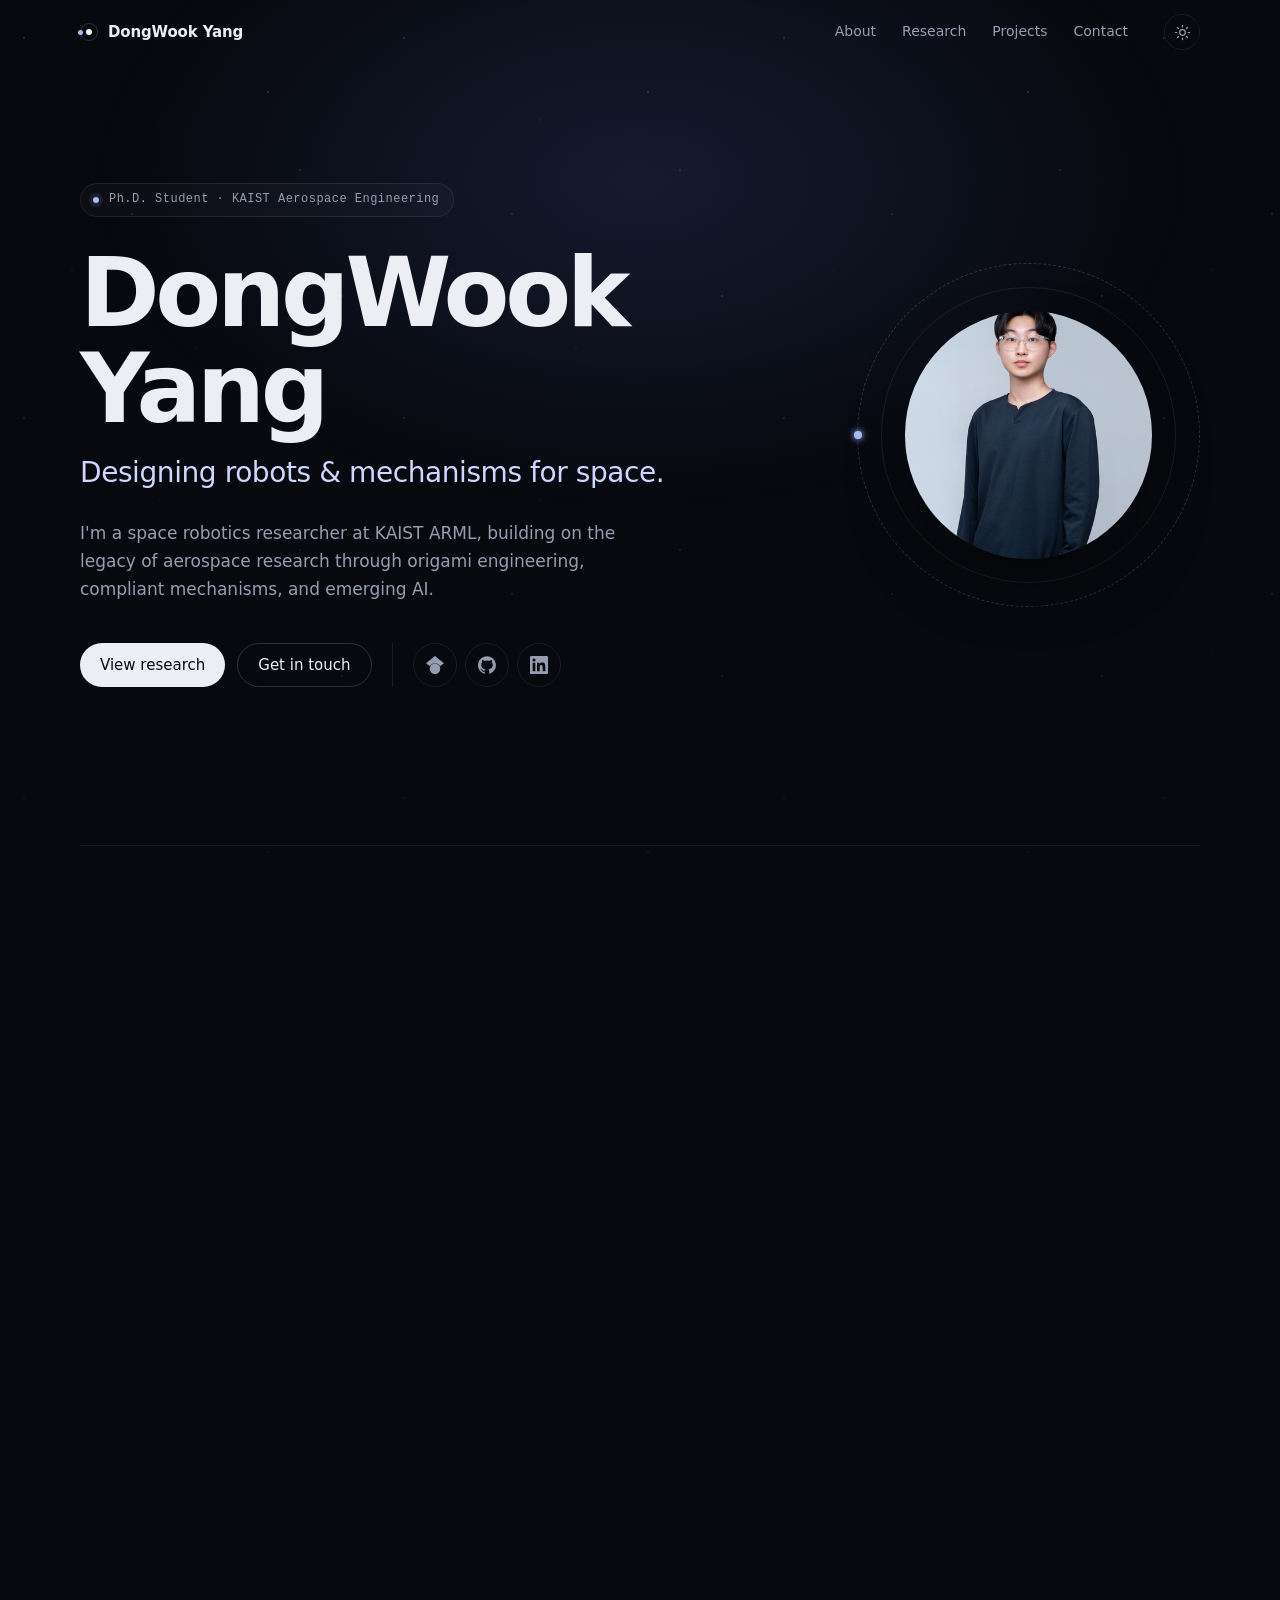
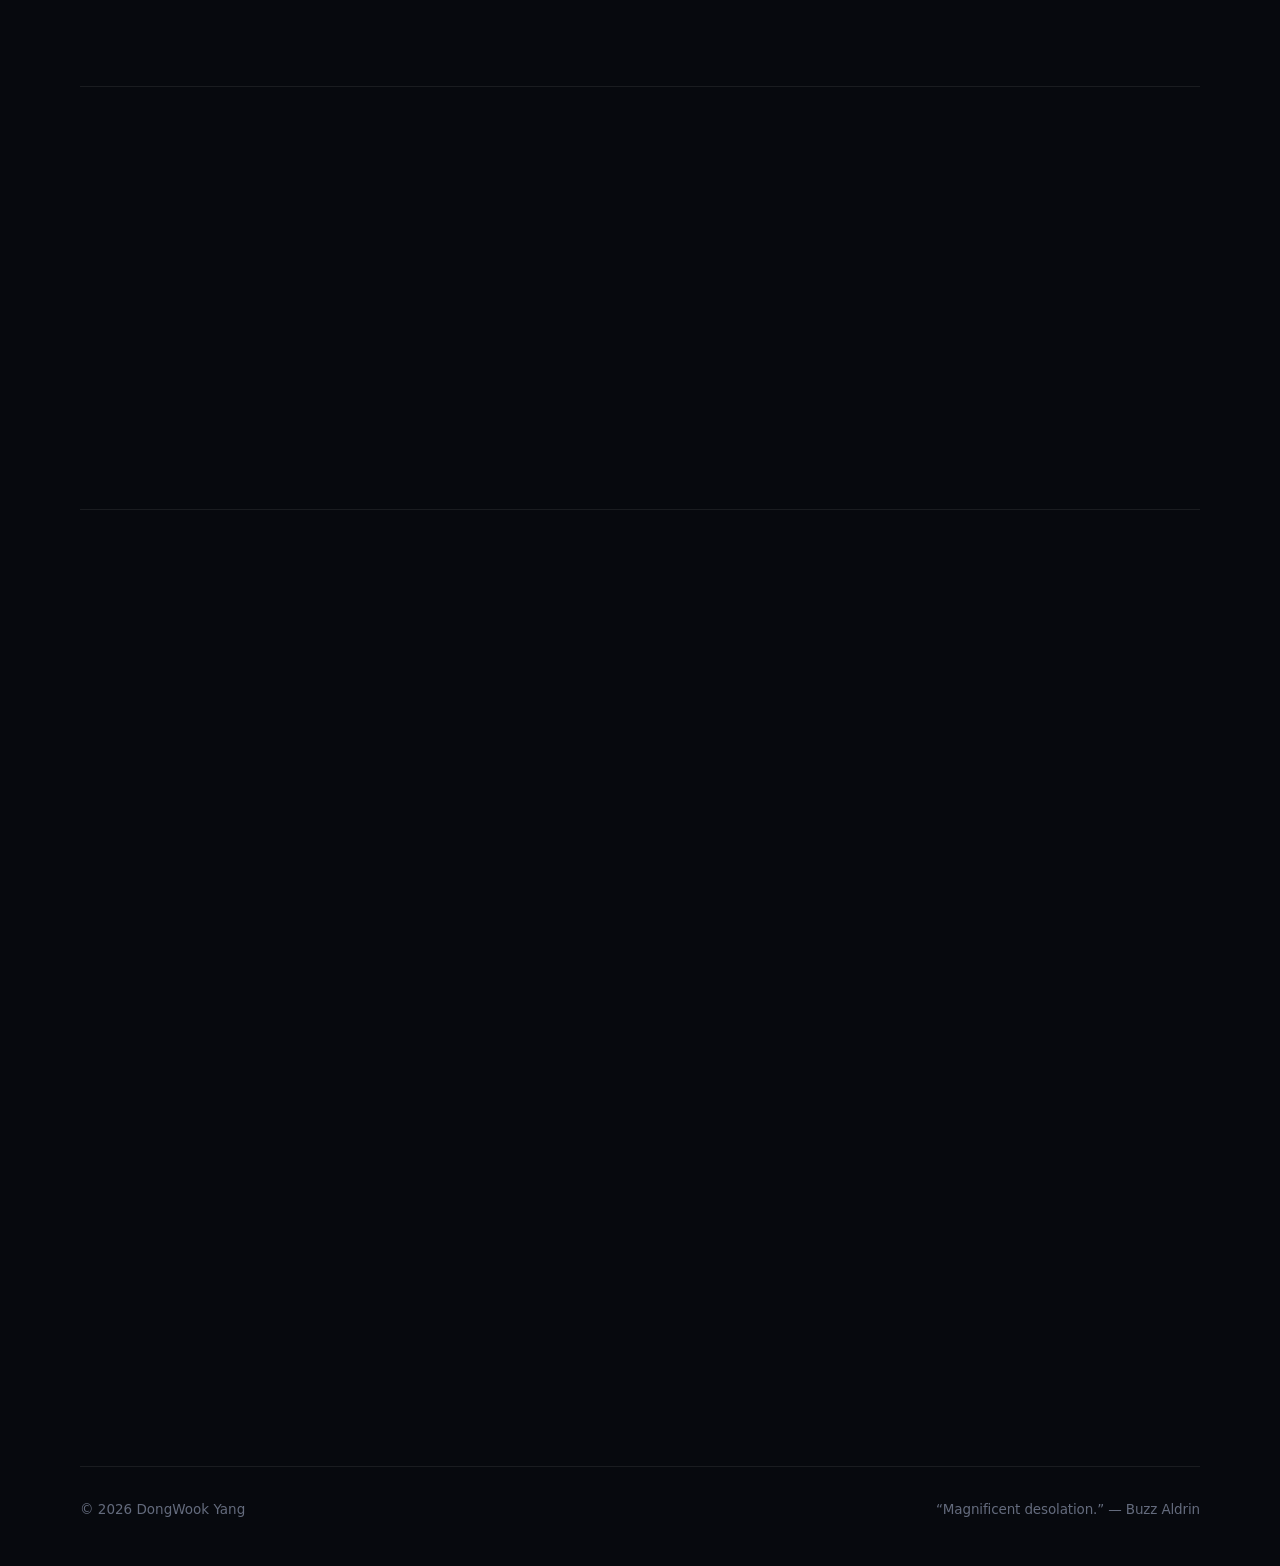
==== commit e53e8caa: "Harden site: URL scheme checks, CSP, and .gitignore - Only allow http(s) URLs from the JSON content " ====
--- a/index.html
+++ b/index.html
@@ -2,6 +2,7 @@
 <html lang="en">
 <head>
   <meta charset="UTF-8">
+  <meta http-equiv="Content-Security-Policy" content="default-src 'self'; base-uri 'self'; object-src 'none'; form-action 'none'; script-src 'self' 'sha256-SAKOTvr+J2M8yFXxKi4TGFGWlwVYTr9Q6eZD1/Y7miM='; style-src 'self' https://fonts.googleapis.com; frame-src https://www.google.com https://maps.google.com; img-src 'self' data:; font-src https://fonts.gstatic.com; connect-src 'self'">
   <meta name="viewport" content="width=device-width, initial-scale=1.0">
   <title>DongWook Yang | Space Robotics</title>
   <meta
@@ -16,15 +17,9 @@
   <link rel="preconnect" href="https://fonts.googleapis.com">
   <link rel="preconnect" href="https://fonts.gstatic.com" crossorigin>
   <link href="https://fonts.googleapis.com/css2?family=Inter+Tight:wght@500;600;700&family=Inter:wght@400;500;600&family=JetBrains+Mono:wght@400;500&display=swap" rel="stylesheet">
-  <script>
-    document.documentElement.classList.add("js");
-    try {
-      const savedTheme = localStorage.getItem("theme");
-      if (savedTheme) document.documentElement.dataset.theme = savedTheme;
-    } catch (error) {}
-  </script>
-  <link rel="stylesheet" href="styles.css?v=41">
-  <script src="script.js?v=41" defer></script>
+  <script>document.documentElement.classList.add("js");try{const t=localStorage.getItem("theme");if(t)document.documentElement.dataset.theme=t}catch(e){}</script>
+  <link rel="stylesheet" href="styles.css?v=42">
+  <script src="script.js?v=42" defer></script>
 </head>
 <body>
   <svg class="icon-sprite" aria-hidden="true">
